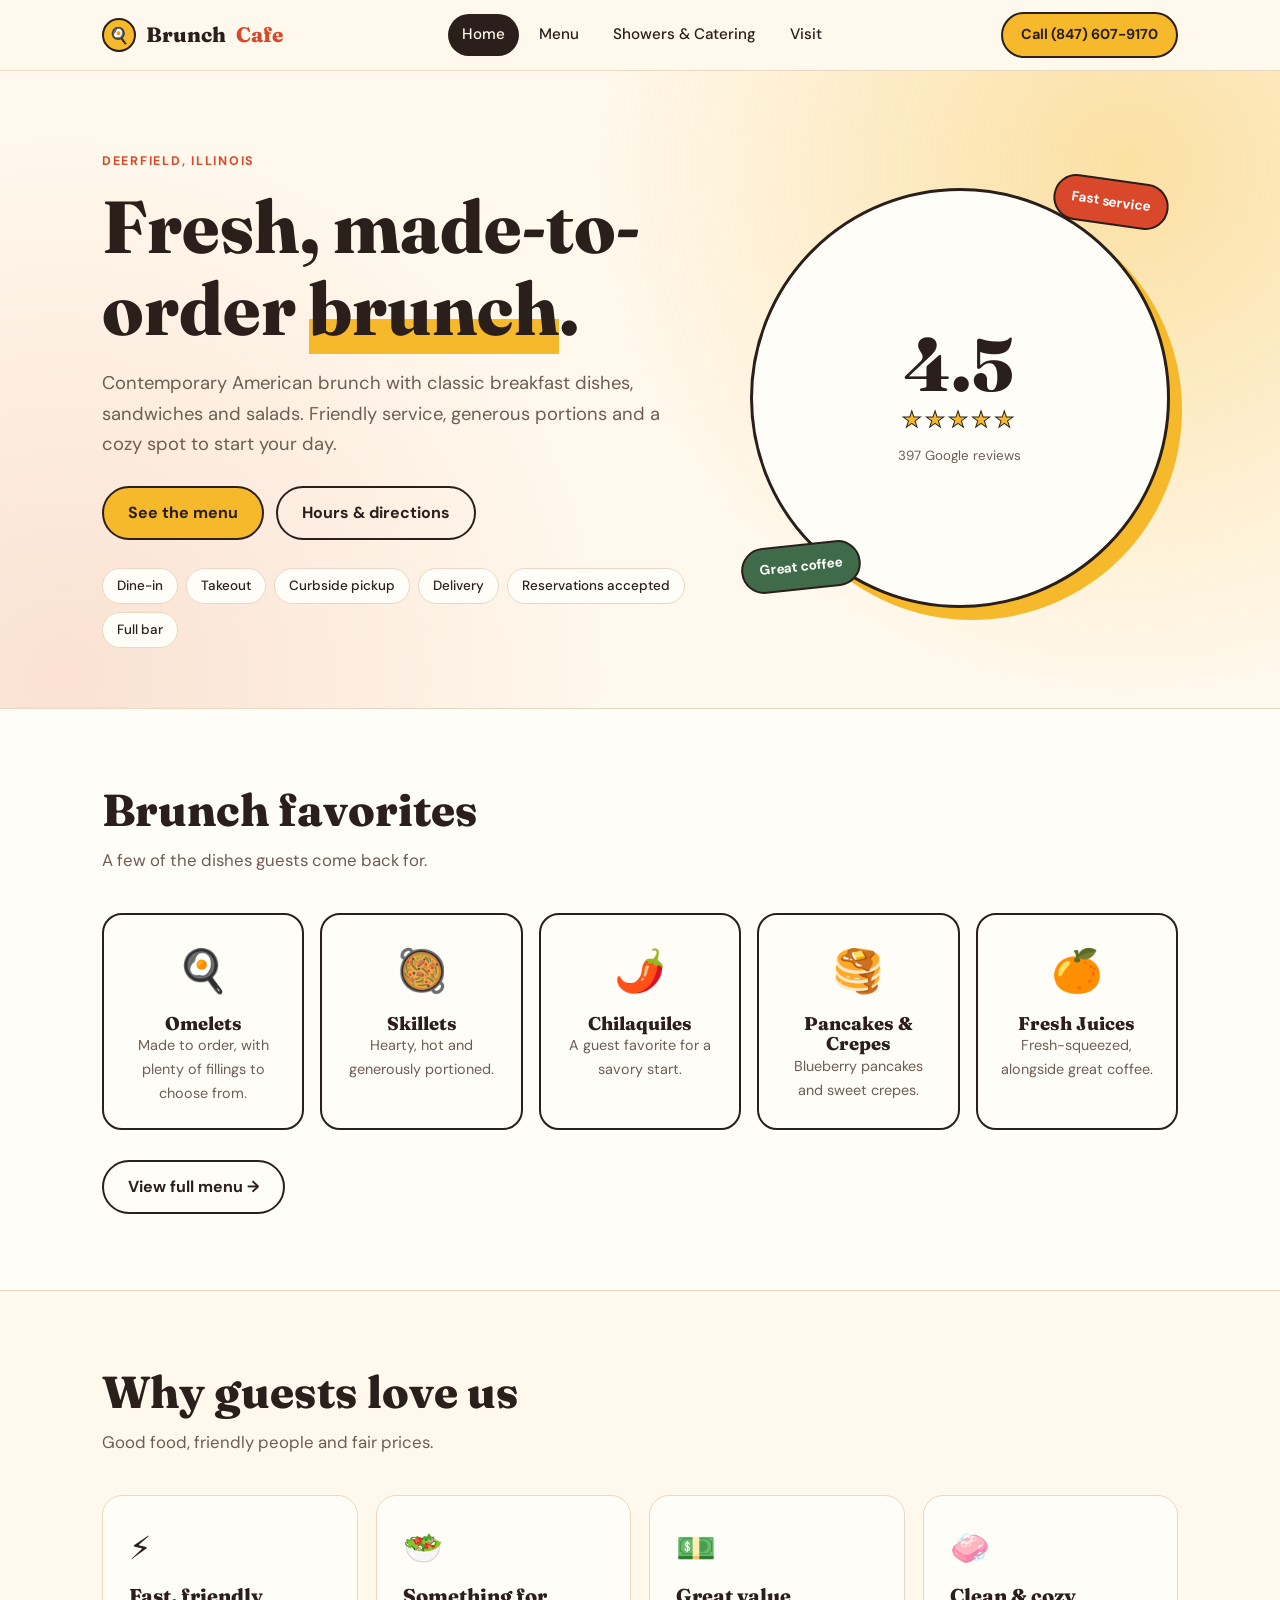
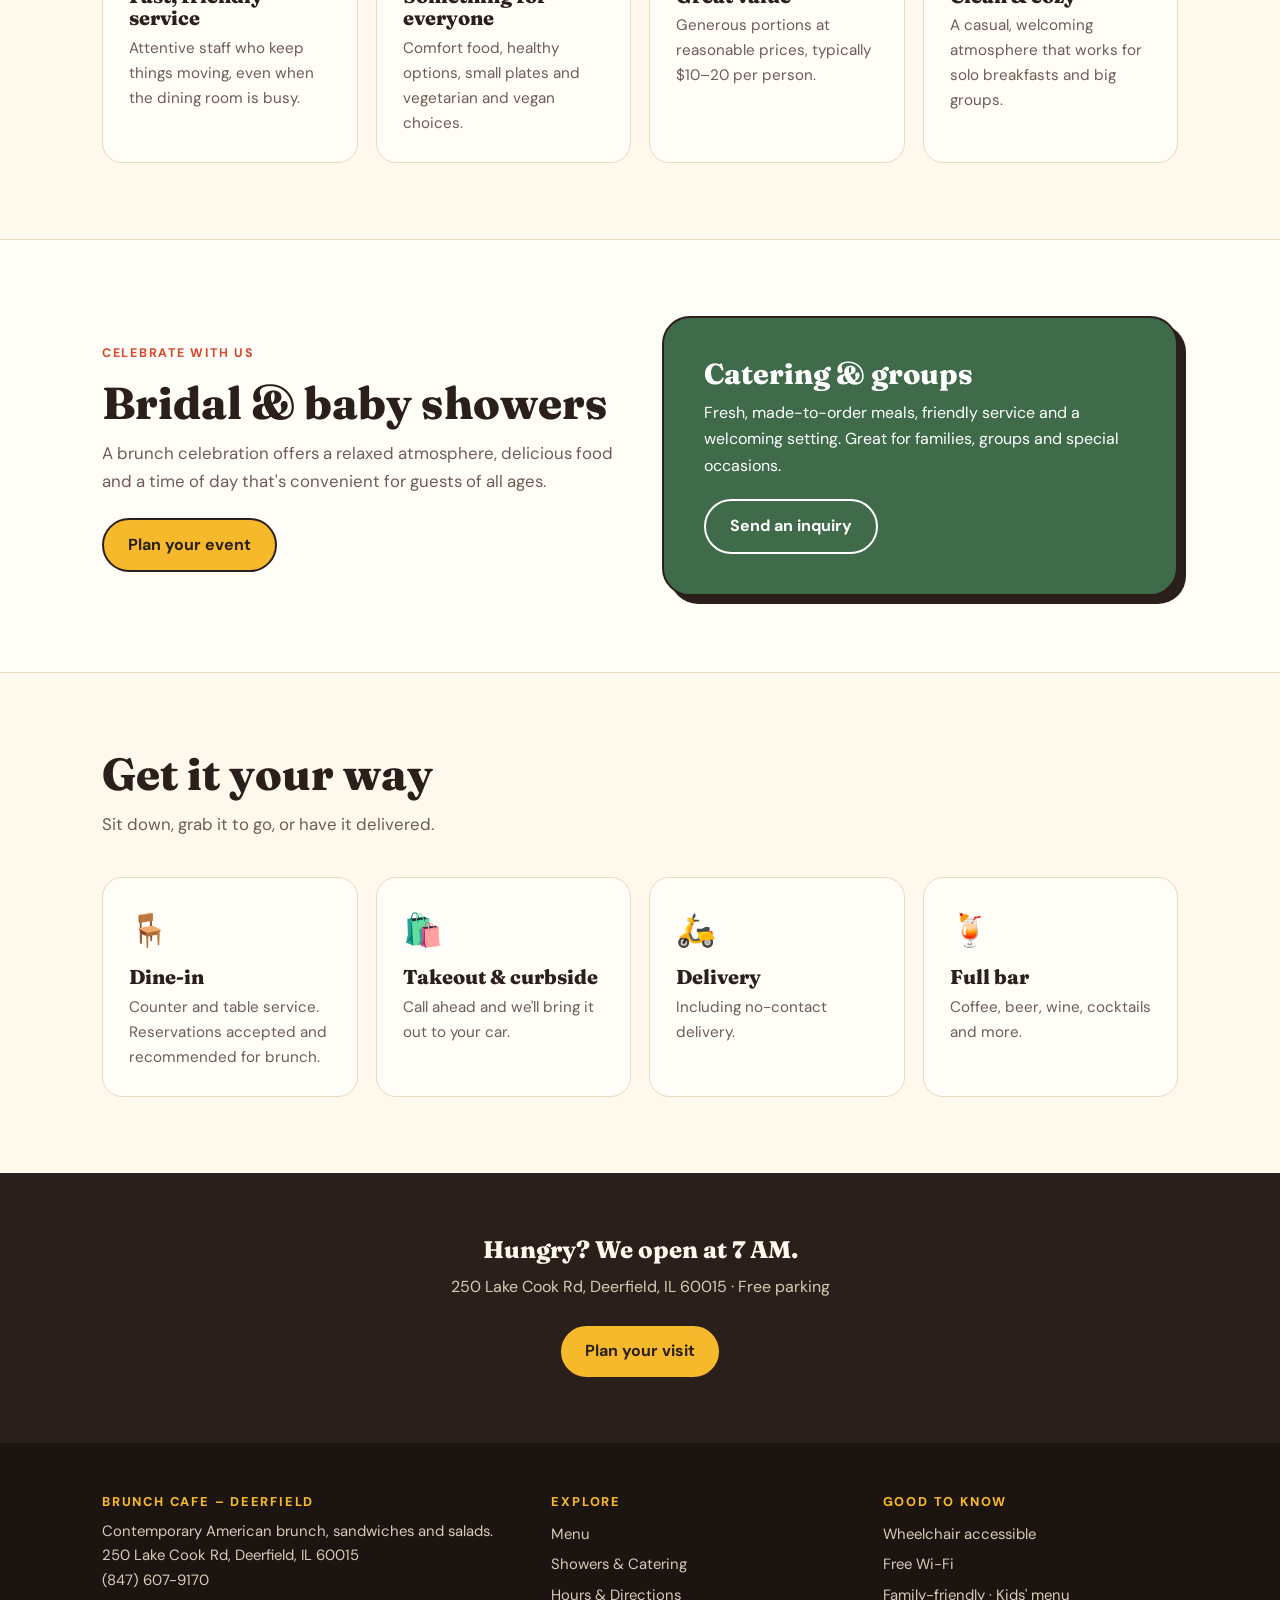
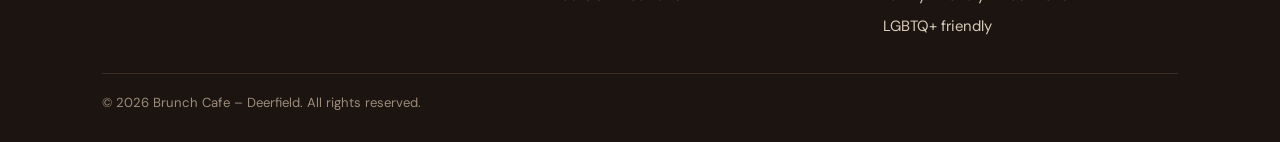
==== index.html @ b88b603e "Add files via upload" ====
<!doctype html>
<html lang="en">
<head>
<meta charset="utf-8">
<meta name="viewport" content="width=device-width, initial-scale=1">
<title>Brunch Cafe Deerfield | Breakfast, Brunch &amp; Lunch in Deerfield, IL</title>
<meta name="description" content="Contemporary American brunch in Deerfield, IL. Omelets, skillets, chilaquiles, fresh-squeezed juices, sandwiches and salads. Dine in, takeout, delivery and catering.">
<link rel="preconnect" href="https://fonts.googleapis.com">
<link rel="preconnect" href="https://fonts.gstatic.com" crossorigin>
<link href="https://fonts.googleapis.com/css2?family=Fraunces:opsz,wght@9..144,600;9..144,800&family=DM+Sans:wght@400;500;700&display=swap" rel="stylesheet">
<link rel="stylesheet" href="styles.css">
<script type="application/ld+json">
{"@context":"https://schema.org","@type":"Restaurant","name":"Brunch Cafe - Deerfield","servesCuisine":["American","Breakfast","Brunch"],"priceRange":"$10-20","telephone":"+1-847-607-9170","acceptsReservations":"True","address":{"@type":"PostalAddress","streetAddress":"250 Lake Cook Rd","addressLocality":"Deerfield","addressRegion":"IL","postalCode":"60015","addressCountry":"US"},"aggregateRating":{"@type":"AggregateRating","ratingValue":"4.5","reviewCount":"397"}}
</script>
</head>
<body>
<a class="skip" href="#main">Skip to content</a>
<header class="site">
  <div class="wrap nav">
    <a class="logo" href="index.html"><i>🍳</i>Brunch <span>Cafe</span></a>
    <ul>
      <li><a href="index.html" aria-current="page">Home</a></li>
      <li><a href="menu.html">Menu</a></li>
      <li><a href="events.html">Showers &amp; Catering</a></li>
      <li><a href="visit.html">Visit</a></li>
    </ul>
    <div class="nav-right">
      <a class="btn primary sm" href="tel:+18476079170">Call (847) 607-9170</a>
      <button class="menu-toggle" aria-expanded="false" aria-label="Toggle menu">Menu</button>
    </div>
  </div>
</header>

<main id="main">
<div class="hero">
  <div class="wrap">
    <div>
      <span class="eyebrow">Deerfield, Illinois</span>
      <h1>Fresh, made-to-order <em>brunch</em>.</h1>
      <p class="lead">Contemporary American brunch with classic breakfast dishes, sandwiches and salads. Friendly service, generous portions and a cozy spot to start your day.</p>
      <div class="cta">
        <a class="btn primary" href="menu.html">See the menu</a>
        <a class="btn ghost" href="visit.html">Hours &amp; directions</a>
      </div>
      <div class="badge-row">
        <span class="badge">Dine-in</span>
        <span class="badge">Takeout</span>
        <span class="badge">Curbside pickup</span>
        <span class="badge">Delivery</span>
        <span class="badge">Reservations accepted</span>
        <span class="badge">Full bar</span>
      </div>
    </div>
    <div class="plate-wrap">
      <span class="sticker">Fast service</span>
      <div class="plate" role="img" aria-label="Rated 4.5 out of 5 from 397 Google reviews">
        <div>
          <div class="big">4.5</div>
          <div class="stars">★★★★★</div>
          <small>397 Google reviews</small>
        </div>
      </div>
      <span class="sticker b">Great coffee</span>
    </div>
  </div>
</div>

<section class="alt">
  <div class="wrap">
    <h2 class="reveal">Brunch favorites</h2>
    <p class="sub reveal">A few of the dishes guests come back for.</p>
    <div class="dishes reveal">
      <div class="dish"><div class="e">🍳</div><h3>Omelets</h3><p>Made to order, with plenty of fillings to choose from.</p></div>
      <div class="dish"><div class="e">🥘</div><h3>Skillets</h3><p>Hearty, hot and generously portioned.</p></div>
      <div class="dish"><div class="e">🌶️</div><h3>Chilaquiles</h3><p>A guest favorite for a savory start.</p></div>
      <div class="dish"><div class="e">🥞</div><h3>Pancakes &amp; Crepes</h3><p>Blueberry pancakes and sweet crepes.</p></div>
      <div class="dish"><div class="e">🍊</div><h3>Fresh Juices</h3><p>Fresh-squeezed, alongside great coffee.</p></div>
    </div>
    <p style="margin-top:30px"><a class="btn ghost" href="menu.html">View full menu →</a></p>
  </div>
</section>

<section>
  <div class="wrap">
    <h2 class="reveal">Why guests love us</h2>
    <p class="sub reveal">Good food, friendly people and fair prices.</p>
    <div class="cards reveal">
      <div class="card"><div class="ico">⚡</div><h3>Fast, friendly service</h3><p>Attentive staff who keep things moving, even when the dining room is busy.</p></div>
      <div class="card"><div class="ico">🥗</div><h3>Something for everyone</h3><p>Comfort food, healthy options, small plates and vegetarian and vegan choices.</p></div>
      <div class="card"><div class="ico">💵</div><h3>Great value</h3><p>Generous portions at reasonable prices, typically $10–20 per person.</p></div>
      <div class="card"><div class="ico">🧼</div><h3>Clean &amp; cozy</h3><p>A casual, welcoming atmosphere that works for solo breakfasts and big groups.</p></div>
    </div>
  </div>
</section>

<section class="alt">
  <div class="wrap split">
    <div class="reveal">
      <span class="eyebrow">Celebrate with us</span>
      <h2>Bridal &amp; baby showers</h2>
      <p class="sub" style="margin-bottom:22px">A brunch celebration offers a relaxed atmosphere, delicious food and a time of day that's convenient for guests of all ages.</p>
      <a class="btn primary" href="events.html">Plan your event</a>
    </div>
    <div class="panel reveal">
      <h3>Catering &amp; groups</h3>
      <p>Fresh, made-to-order meals, friendly service and a welcoming setting. Great for families, groups and special occasions.</p>
      <a class="btn light" href="events.html#inquiry">Send an inquiry</a>
    </div>
  </div>
</section>

<section>
  <div class="wrap">
    <h2 class="reveal">Get it your way</h2>
    <p class="sub reveal">Sit down, grab it to go, or have it delivered.</p>
    <div class="cards reveal">
      <div class="card"><div class="ico">🪑</div><h3>Dine-in</h3><p>Counter and table service. Reservations accepted and recommended for brunch.</p></div>
      <div class="card"><div class="ico">🛍️</div><h3>Takeout &amp; curbside</h3><p>Call ahead and we'll bring it out to your car.</p></div>
      <div class="card"><div class="ico">🛵</div><h3>Delivery</h3><p>Including no-contact delivery.</p></div>
      <div class="card"><div class="ico">🍹</div><h3>Full bar</h3><p>Coffee, beer, wine, cocktails and more.</p></div>
    </div>
  </div>
</section>

<div class="band">
  <div class="wrap">
    <h2>Hungry? We open at 7 AM.</h2>
    <p>250 Lake Cook Rd, Deerfield, IL 60015 · Free parking</p>
    <a class="btn primary" href="visit.html">Plan your visit</a>
  </div>
</div>
</main>

<footer class="site">
  <div class="wrap">
    <div class="cols">
      <div>
        <h4>Brunch Cafe – Deerfield</h4>
        <p>Contemporary American brunch, sandwiches and salads.<br>250 Lake Cook Rd, Deerfield, IL 60015<br><a href="tel:+18476079170">(847) 607-9170</a></p>
      </div>
      <div>
        <h4>Explore</h4>
        <ul><li><a href="menu.html">Menu</a></li><li><a href="events.html">Showers &amp; Catering</a></li><li><a href="visit.html">Hours &amp; Directions</a></li></ul>
      </div>
      <div>
        <h4>Good to know</h4>
        <ul><li>Wheelchair accessible</li><li>Free Wi-Fi</li><li>Family-friendly · Kids' menu</li><li>LGBTQ+ friendly</li></ul>
      </div>
    </div>
    <div class="legal">© <span class="yr"></span> Brunch Cafe – Deerfield. All rights reserved.</div>
  </div>
</footer>
<script src="script.js"></script>
</body>
</html>
---- styles.css ----
:root{
  --cream:#fff8ec; --paper:#fffdf8; --ink:#2a1f1a; --muted:#6d5d52;
  --yolk:#f6b92b; --yolk-soft:#fde9b0; --tomato:#d9482b; --leaf:#3f6b4a; --line:#ead9bf;
  --radius:20px; --shadow:0 10px 30px rgba(42,31,26,.08);
}
*{box-sizing:border-box;margin:0;padding:0}
html{scroll-behavior:smooth}
body{font-family:'DM Sans',system-ui,sans-serif;background:var(--cream);color:var(--ink);line-height:1.65;-webkit-font-smoothing:antialiased}
h1,h2,h3,h4{font-family:'Fraunces',Georgia,serif;line-height:1.12;font-weight:800}
a{color:inherit}
img{max-width:100%;display:block}
.wrap{max-width:1120px;margin:0 auto;padding:0 22px}
.skip{position:absolute;left:-999px;top:8px;background:var(--ink);color:#fff;padding:8px 14px;border-radius:8px;z-index:100}
.skip:focus{left:8px}

/* header */
header.site{position:sticky;top:0;z-index:50;background:rgba(255,248,236,.95);backdrop-filter:blur(10px);border-bottom:1px solid var(--line)}
.nav{display:flex;align-items:center;justify-content:space-between;height:70px;gap:16px}
.logo{font-family:'Fraunces',serif;font-weight:800;font-size:1.3rem;text-decoration:none;display:flex;align-items:center;gap:10px}
.logo i{width:34px;height:34px;border-radius:50%;background:var(--yolk);border:2px solid var(--ink);display:grid;place-items:center;font-style:normal;font-size:1rem}
.logo span{color:var(--tomato)}
.nav ul{display:flex;gap:6px;list-style:none}
.nav ul a{display:block;text-decoration:none;font-weight:500;font-size:.95rem;padding:8px 14px;border-radius:999px}
.nav ul a:hover{background:var(--yolk-soft)}
.nav ul a[aria-current="page"]{background:var(--ink);color:var(--cream)}
.nav-right{display:flex;align-items:center;gap:10px}
.menu-toggle{display:none;background:none;border:2px solid var(--ink);border-radius:10px;font:inherit;font-weight:700;padding:6px 12px;cursor:pointer}

/* buttons */
.btn{display:inline-block;padding:12px 24px;border-radius:999px;font-weight:700;text-decoration:none;border:2px solid var(--ink);transition:transform .15s,box-shadow .15s;cursor:pointer;font:inherit;font-weight:700;color:var(--ink)}
.btn:hover{transform:translateY(-2px);box-shadow:0 5px 0 var(--ink)}
.btn.primary{background:var(--yolk)}
.btn.ghost{background:transparent}
.btn.light{border-color:#fff;color:#fff;background:transparent}
.btn.light:hover{box-shadow:0 5px 0 #fff}
.btn.sm{padding:9px 18px;font-size:.9rem}

/* hero */
.hero{padding:76px 0 60px;background:
  radial-gradient(circle at 88% 15%,rgba(246,185,43,.38),transparent 42%),
  radial-gradient(circle at 5% 95%,rgba(217,72,43,.13),transparent 40%)}
.hero .wrap{display:grid;grid-template-columns:1.15fr .85fr;gap:48px;align-items:center}
.eyebrow{display:inline-block;font-weight:700;font-size:.78rem;letter-spacing:.14em;text-transform:uppercase;color:var(--tomato);margin-bottom:14px}
.hero h1{font-size:clamp(2.5rem,6vw,4.6rem);margin-bottom:18px}
.hero h1 em{font-style:normal;background:linear-gradient(transparent 62%,var(--yolk) 62%)}
.lead{font-size:1.15rem;color:var(--muted);max-width:32em;margin-bottom:26px}
.cta{display:flex;gap:12px;flex-wrap:wrap}
.badge-row{display:flex;gap:8px;flex-wrap:wrap;margin-top:28px}
.badge{background:var(--paper);border:1px solid var(--line);border-radius:999px;padding:6px 14px;font-size:.84rem;font-weight:500}
.plate-wrap{position:relative}
.plate{aspect-ratio:1;border-radius:50%;background:var(--paper);border:3px solid var(--ink);box-shadow:12px 12px 0 var(--yolk);display:grid;place-items:center;text-align:center;padding:26px;max-width:420px;margin:0 auto}
.plate .big{font-family:'Fraunces',serif;font-size:4.6rem;font-weight:800;line-height:1}
.plate small{display:block;color:var(--muted);margin-top:6px}
.stars{color:var(--yolk);font-size:1.4rem;letter-spacing:3px;-webkit-text-stroke:1px var(--ink)}
.sticker{position:absolute;right:2%;top:-2%;background:var(--tomato);color:#fff;font-weight:700;font-size:.85rem;padding:10px 16px;border-radius:999px;transform:rotate(8deg);border:2px solid var(--ink)}
.sticker.b{left:0;right:auto;top:auto;bottom:4%;background:var(--leaf);transform:rotate(-6deg)}

/* page banner */
.banner{padding:64px 0 48px;background:var(--yolk-soft);border-bottom:2px solid var(--ink)}
.banner h1{font-size:clamp(2.2rem,5vw,3.6rem);margin-bottom:10px}
.banner p{color:var(--muted);max-width:36em;font-size:1.1rem}

/* sections */
section{padding:76px 0}
section h2{font-size:clamp(1.9rem,4vw,2.8rem);margin-bottom:12px}
.sub{color:var(--muted);max-width:38em;margin-bottom:38px;font-size:1.05rem}
.alt{background:var(--paper);border-block:1px solid var(--line)}
.cards{display:grid;grid-template-columns:repeat(auto-fit,minmax(230px,1fr));gap:18px}
.card{background:var(--paper);border:1px solid var(--line);border-radius:var(--radius);padding:26px;transition:transform .2s,box-shadow .2s}
.card:hover{transform:translateY(-4px);box-shadow:var(--shadow)}
.alt .card{background:var(--cream)}
.card .ico{font-size:2rem;margin-bottom:10px}
.card h3{font-size:1.25rem;margin-bottom:6px}
.card p{color:var(--muted);font-size:.95rem}

/* split */
.split{display:grid;grid-template-columns:1fr 1fr;gap:44px;align-items:center}
.panel{background:var(--leaf);color:#fff;border-radius:28px;padding:40px;border:2px solid var(--ink);box-shadow:8px 8px 0 var(--ink)}
.panel.yolk{background:var(--yolk);color:var(--ink)}
.panel h3{font-size:1.8rem;margin-bottom:10px}
.panel .btn{margin-top:20px}

/* highlight dishes */
.dishes{display:grid;grid-template-columns:repeat(auto-fit,minmax(200px,1fr));gap:16px}
.dish{background:var(--paper);border:2px solid var(--ink);border-radius:var(--radius);padding:22px;text-align:center}
.dish .e{font-size:2.6rem}
.dish h3{font-size:1.15rem;margin-top:8px}
.dish p{font-size:.9rem;color:var(--muted)}

/* menu */
.tabs{display:flex;gap:10px;flex-wrap:wrap;margin-bottom:28px}
.tabs button{font:inherit;font-weight:700;border:2px solid var(--ink);background:transparent;border-radius:999px;padding:9px 20px;cursor:pointer;color:var(--ink)}
.tabs button:hover{background:var(--yolk-soft)}
.tabs button[aria-selected="true"]{background:var(--ink);color:var(--cream)}
.tabpanel{display:none}
.tabpanel.show{display:block}
.menu-grid{display:grid;grid-template-columns:repeat(auto-fit,minmax(300px,1fr));gap:6px 48px}
.item{border-bottom:1px dashed var(--line);padding:16px 0}
.item .row{display:flex;justify-content:space-between;gap:12px;align-items:baseline}
.item b{font-family:'Fraunces',serif;font-size:1.15rem}
.item .price{font-weight:700;color:var(--tomato);white-space:nowrap}
.item span.d{display:block;color:var(--muted);font-size:.93rem}
.tag{display:inline-block;background:var(--leaf);color:#fff;font-size:.68rem;font-weight:700;padding:1px 8px;border-radius:999px;margin-left:6px;vertical-align:middle;letter-spacing:.04em}
.note{font-size:.88rem;color:var(--muted);margin-top:24px;padding:14px 18px;background:var(--yolk-soft);border-radius:14px}

/* info */
.info-grid{display:grid;grid-template-columns:1fr 1fr;gap:44px}
.info dt{font-weight:700;margin-top:20px;color:var(--tomato);font-size:.78rem;letter-spacing:.12em;text-transform:uppercase}
.info dd{margin:3px 0 0;font-size:1.05rem}
.map{border-radius:var(--radius);overflow:hidden;border:2px solid var(--ink);min-height:360px;box-shadow:8px 8px 0 var(--yolk)}
.map iframe{width:100%;height:100%;min-height:360px;border:0}
.hours{width:100%;border-collapse:collapse;margin-top:6px}
.hours td{padding:9px 0;border-bottom:1px dashed var(--line)}
.hours td:last-child{text-align:right;font-weight:500}
.check{list-style:none}
.check li{padding:6px 0 6px 30px;position:relative}
.check li::before{content:"✓";position:absolute;left:0;color:var(--leaf);font-weight:800}

/* form */
form.inquiry{display:grid;gap:14px}
form.inquiry label{font-weight:700;font-size:.9rem;display:grid;gap:5px}
form.inquiry input,form.inquiry select,form.inquiry textarea{font:inherit;padding:12px 14px;border:2px solid var(--ink);border-radius:12px;background:var(--paper);color:var(--ink)}
form.inquiry .two{display:grid;grid-template-columns:1fr 1fr;gap:14px}
.thanks{display:none;background:var(--leaf);color:#fff;border-radius:14px;padding:18px}

/* cta band */
.band{background:var(--ink);color:var(--cream);text-align:center;padding:64px 0}
.band h2{margin-bottom:10px}
.band p{color:#d9cbb7;margin-bottom:24px}

/* footer */
footer.site{background:#1c1410;color:#d9cbb7;padding:52px 0 28px;font-size:.93rem}
footer .cols{display:grid;grid-template-columns:1.4fr 1fr 1fr;gap:36px;margin-bottom:32px}
footer h4{color:var(--yolk);font-family:'DM Sans',sans-serif;font-size:.8rem;letter-spacing:.14em;text-transform:uppercase;margin-bottom:10px}
footer a{text-decoration:none}
footer a:hover{color:var(--yolk)}
footer ul{list-style:none}
footer li{padding:3px 0}
footer .legal{border-top:1px solid #3a2d26;padding-top:18px;font-size:.82rem;color:#9c8c7c}

/* reveal */
.reveal{opacity:0;transform:translateY(18px);transition:opacity .6s,transform .6s}
.reveal.in{opacity:1;transform:none}
@media (prefers-reduced-motion:reduce){.reveal{opacity:1;transform:none;transition:none}html{scroll-behavior:auto}}

@media(max-width:820px){
  .menu-toggle{display:block}
  .nav ul{display:none;position:absolute;top:70px;left:0;right:0;background:var(--cream);flex-direction:column;padding:12px 22px 20px;border-bottom:1px solid var(--line)}
  .nav ul.open{display:flex}
  .nav-right .btn{display:none}
  .hero .wrap,.split,.info-grid,footer .cols{grid-template-columns:1fr}
  .plate{max-width:280px}
  section{padding:56px 0}
  form.inquiry .two{grid-template-columns:1fr}
}
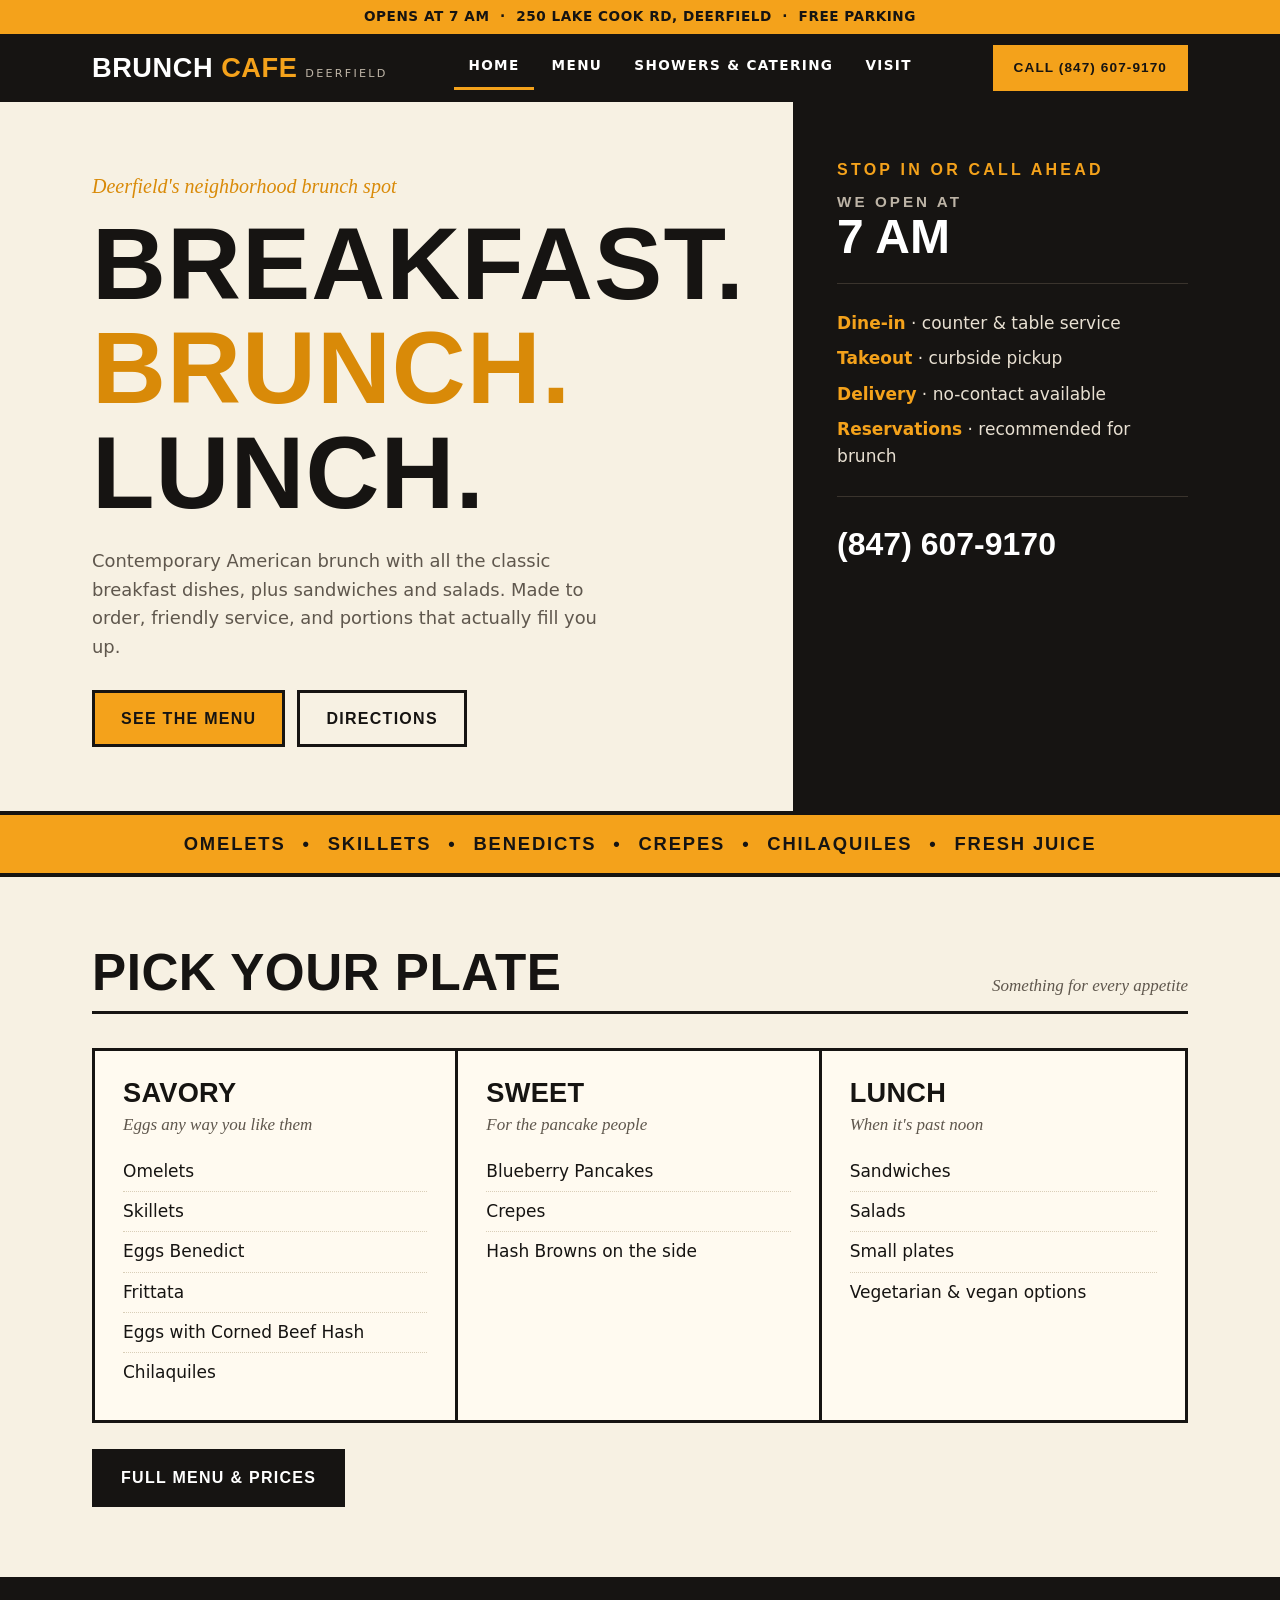
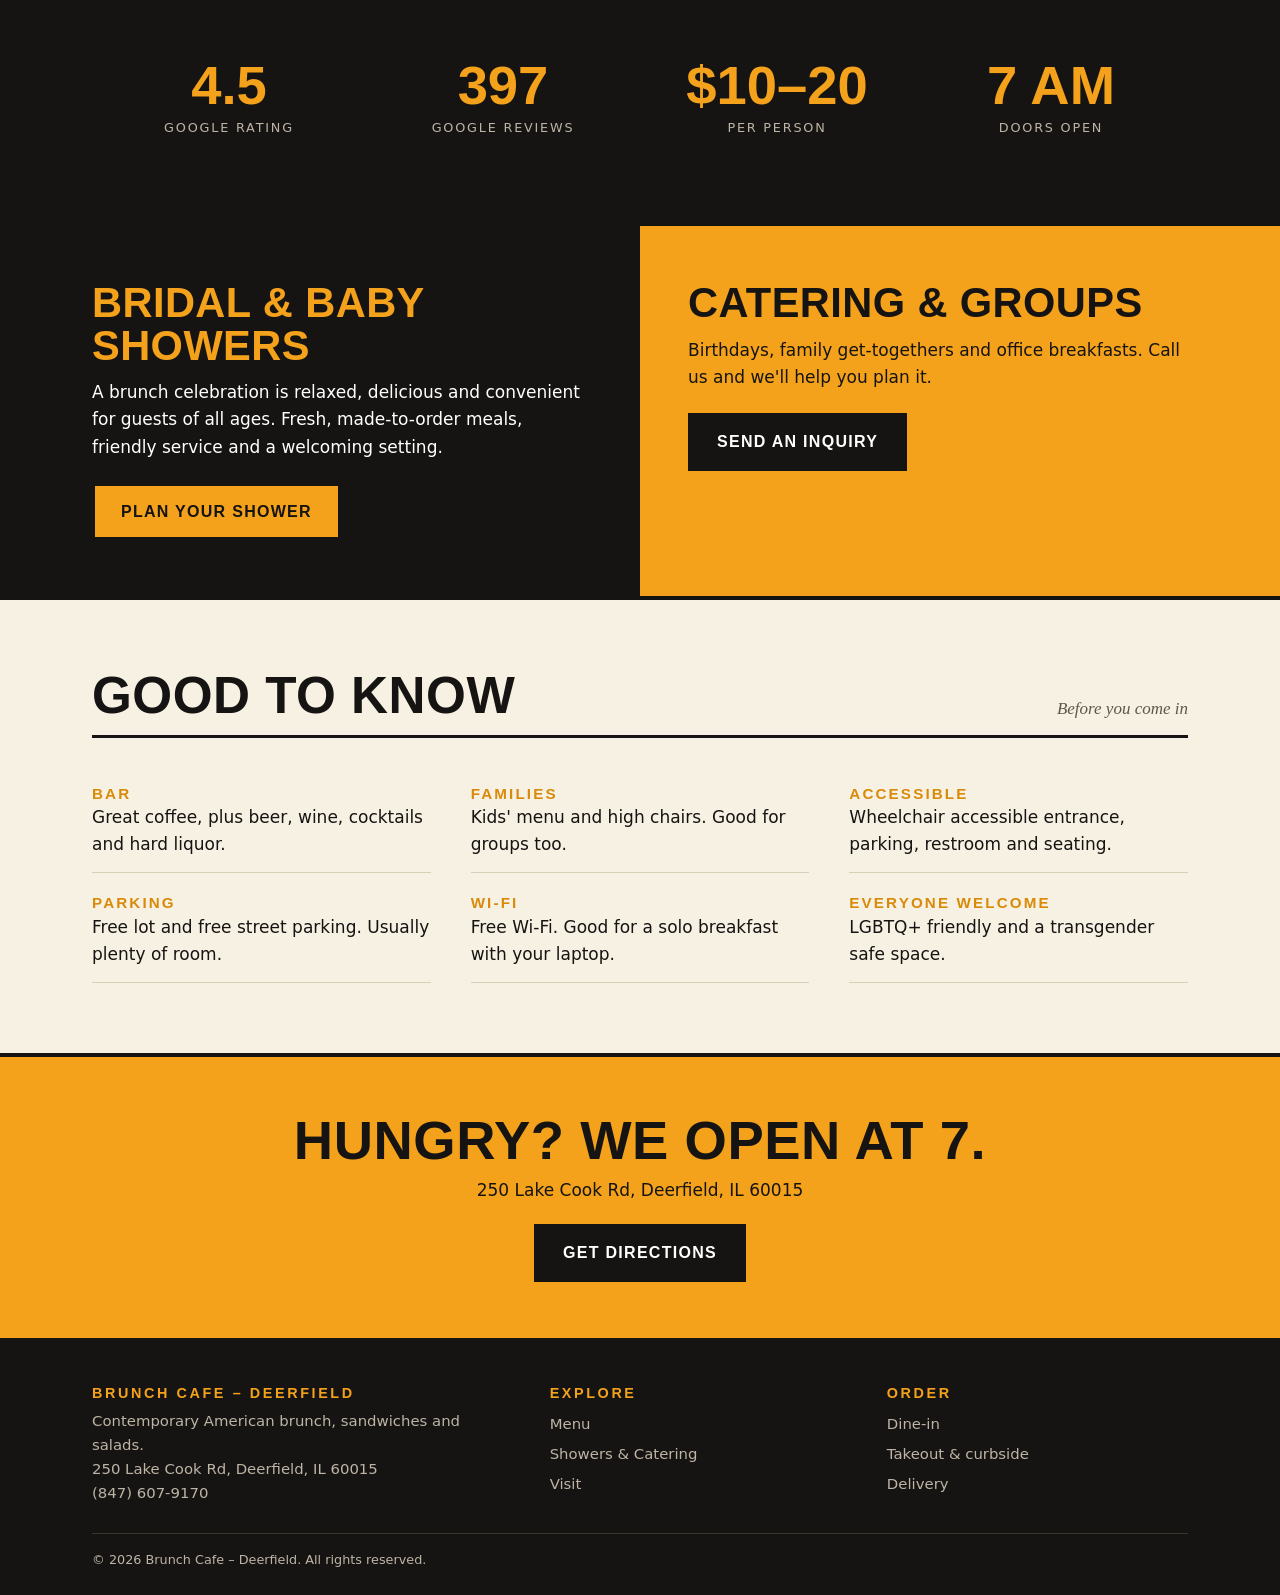
==== commit d86d75be: "Add files via upload" ====
--- a/index.html
+++ b/index.html
@@ -4,10 +4,11 @@
 <meta charset="utf-8">
 <meta name="viewport" content="width=device-width, initial-scale=1">
 <title>Brunch Cafe Deerfield | Breakfast, Brunch &amp; Lunch in Deerfield, IL</title>
-<meta name="description" content="Contemporary American brunch in Deerfield, IL. Omelets, skillets, chilaquiles, fresh-squeezed juices, sandwiches and salads. Dine in, takeout, delivery and catering.">
-<link rel="preconnect" href="https://fonts.googleapis.com">
-<link rel="preconnect" href="https://fonts.gstatic.com" crossorigin>
-<link href="https://fonts.googleapis.com/css2?family=Fraunces:opsz,wght@9..144,600;9..144,800&family=DM+Sans:wght@400;500;700&display=swap" rel="stylesheet">
+<meta name="description" content="Contemporary American brunch in Deerfield, IL. Omelets, skillets, chilaquiles, crepes, fresh-squeezed juices, sandwiches and salads. Dine-in, takeout, delivery, catering and showers.">
+<meta property="og:title" content="Brunch Cafe Deerfield">
+<meta property="og:description" content="Classic breakfast, brunch and lunch at 250 Lake Cook Rd, Deerfield, IL.">
+<meta name="theme-color" content="#161412">
+<link rel="icon" href="data:image/svg+xml,%3Csvg xmlns='http://www.w3.org/2000/svg' viewBox='0 0 64 64'%3E%3Crect width='64' height='64' fill='%23161412'/%3E%3Ccircle cx='32' cy='32' r='16' fill='%23f4a21b'/%3E%3C/svg%3E">
 <link rel="stylesheet" href="styles.css">
 <script type="application/ld+json">
 {"@context":"https://schema.org","@type":"Restaurant","name":"Brunch Cafe - Deerfield","servesCuisine":["American","Breakfast","Brunch"],"priceRange":"$10-20","telephone":"+1-847-607-9170","acceptsReservations":"True","address":{"@type":"PostalAddress","streetAddress":"250 Lake Cook Rd","addressLocality":"Deerfield","addressRegion":"IL","postalCode":"60015","addressCountry":"US"},"aggregateRating":{"@type":"AggregateRating","ratingValue":"4.5","reviewCount":"397"}}
@@ -15,9 +16,10 @@
 </head>
 <body>
 <a class="skip" href="#main">Skip to content</a>
+<div class="strip">Opens at 7 AM &nbsp;·&nbsp; 250 Lake Cook Rd, Deerfield &nbsp;·&nbsp; Free parking</div>
 <header class="site">
   <div class="wrap nav">
-    <a class="logo" href="index.html"><i>🍳</i>Brunch <span>Cafe</span></a>
+    <a class="logo" href="index.html"><b>Brunch <em>Cafe</em></b><small>Deerfield</small></a>
     <ul>
       <li><a href="index.html" aria-current="page">Home</a></li>
       <li><a href="menu.html">Menu</a></li>
@@ -25,108 +27,105 @@
       <li><a href="visit.html">Visit</a></li>
     </ul>
     <div class="nav-right">
-      <a class="btn primary sm" href="tel:+18476079170">Call (847) 607-9170</a>
-      <button class="menu-toggle" aria-expanded="false" aria-label="Toggle menu">Menu</button>
+      <a class="btn sm" href="tel:+18476079170">Call (847) 607-9170</a>
+      <button class="menu-toggle" aria-expanded="false">Menu</button>
     </div>
   </div>
 </header>
 
 <main id="main">
 <div class="hero">
-  <div class="wrap">
-    <div>
-      <span class="eyebrow">Deerfield, Illinois</span>
-      <h1>Fresh, made-to-order <em>brunch</em>.</h1>
-      <p class="lead">Contemporary American brunch with classic breakfast dishes, sandwiches and salads. Friendly service, generous portions and a cozy spot to start your day.</p>
-      <div class="cta">
-        <a class="btn primary" href="menu.html">See the menu</a>
-        <a class="btn ghost" href="visit.html">Hours &amp; directions</a>
-      </div>
-      <div class="badge-row">
-        <span class="badge">Dine-in</span>
-        <span class="badge">Takeout</span>
-        <span class="badge">Curbside pickup</span>
-        <span class="badge">Delivery</span>
-        <span class="badge">Reservations accepted</span>
-        <span class="badge">Full bar</span>
-      </div>
+  <div class="hero-l">
+    <div class="kicker">Deerfield's neighborhood brunch spot</div>
+    <h1>Breakfast. <span>Brunch.</span> Lunch.</h1>
+    <p>Contemporary American brunch with all the classic breakfast dishes, plus sandwiches and salads. Made to order, friendly service, and portions that actually fill you up.</p>
+    <div class="cta">
+      <a class="btn" href="menu.html">See the menu</a>
+      <a class="btn line" href="visit.html">Directions</a>
     </div>
-    <div class="plate-wrap">
-      <span class="sticker">Fast service</span>
-      <div class="plate" role="img" aria-label="Rated 4.5 out of 5 from 397 Google reviews">
-        <div>
-          <div class="big">4.5</div>
-          <div class="stars">★★★★★</div>
-          <small>397 Google reviews</small>
-        </div>
-      </div>
-      <span class="sticker b">Great coffee</span>
-    </div>
+  </div>
+  <div class="hero-r">
+    <h2>Stop in or call ahead</h2>
+    <div class="big"><small>We open at</small>7 AM</div>
+    <hr>
+    <ul>
+      <li><b>Dine-in</b> · counter &amp; table service</li>
+      <li><b>Takeout</b> · curbside pickup</li>
+      <li><b>Delivery</b> · no-contact available</li>
+      <li><b>Reservations</b> · recommended for brunch</li>
+    </ul>
+    <hr>
+    <a class="tel" href="tel:+18476079170">(847) 607-9170</a>
   </div>
 </div>
 
-<section class="alt">
+<div class="tags"><p>Omelets <i>•</i> Skillets <i>•</i> Benedicts <i>•</i> Crepes <i>•</i> Chilaquiles <i>•</i> Fresh Juice</p></div>
+
+<section>
   <div class="wrap">
-    <h2 class="reveal">Brunch favorites</h2>
-    <p class="sub reveal">A few of the dishes guests come back for.</p>
-    <div class="dishes reveal">
-      <div class="dish"><div class="e">🍳</div><h3>Omelets</h3><p>Made to order, with plenty of fillings to choose from.</p></div>
-      <div class="dish"><div class="e">🥘</div><h3>Skillets</h3><p>Hearty, hot and generously portioned.</p></div>
-      <div class="dish"><div class="e">🌶️</div><h3>Chilaquiles</h3><p>A guest favorite for a savory start.</p></div>
-      <div class="dish"><div class="e">🥞</div><h3>Pancakes &amp; Crepes</h3><p>Blueberry pancakes and sweet crepes.</p></div>
-      <div class="dish"><div class="e">🍊</div><h3>Fresh Juices</h3><p>Fresh-squeezed, alongside great coffee.</p></div>
+    <div class="sec-head"><h2>Pick your plate</h2><span>Something for every appetite</span></div>
+    <div class="three">
+      <div>
+        <h3><a href="menu.html#eggs">Savory</a></h3>
+        <div class="sub">Eggs any way you like them</div>
+        <ul><li>Omelets</li><li>Skillets</li><li>Eggs Benedict</li><li>Frittata</li><li>Eggs with Corned Beef Hash</li><li>Chilaquiles</li></ul>
+      </div>
+      <div>
+        <h3><a href="menu.html#sweet">Sweet</a></h3>
+        <div class="sub">For the pancake people</div>
+        <ul><li>Blueberry Pancakes</li><li>Crepes</li><li>Hash Browns on the side</li></ul>
+      </div>
+      <div>
+        <h3><a href="menu.html#lunch">Lunch</a></h3>
+        <div class="sub">When it's past noon</div>
+        <ul><li>Sandwiches</li><li>Salads</li><li>Small plates</li><li>Vegetarian &amp; vegan options</li></ul>
+      </div>
     </div>
-    <p style="margin-top:30px"><a class="btn ghost" href="menu.html">View full menu →</a></p>
+    <p style="margin-top:26px"><a class="btn dark" href="menu.html">Full menu &amp; prices</a></p>
   </div>
 </section>
 
-<section>
-  <div class="wrap">
-    <h2 class="reveal">Why guests love us</h2>
-    <p class="sub reveal">Good food, friendly people and fair prices.</p>
-    <div class="cards reveal">
-      <div class="card"><div class="ico">⚡</div><h3>Fast, friendly service</h3><p>Attentive staff who keep things moving, even when the dining room is busy.</p></div>
-      <div class="card"><div class="ico">🥗</div><h3>Something for everyone</h3><p>Comfort food, healthy options, small plates and vegetarian and vegan choices.</p></div>
-      <div class="card"><div class="ico">💵</div><h3>Great value</h3><p>Generous portions at reasonable prices, typically $10–20 per person.</p></div>
-      <div class="card"><div class="ico">🧼</div><h3>Clean &amp; cozy</h3><p>A casual, welcoming atmosphere that works for solo breakfasts and big groups.</p></div>
-    </div>
+<section class="dark">
+  <div class="wrap stats">
+    <div><b>4.5</b><span>Google rating</span></div>
+    <div><b>397</b><span>Google reviews</span></div>
+    <div><b>$10–20</b><span>Per person</span></div>
+    <div><b>7 AM</b><span>Doors open</span></div>
   </div>
 </section>
 
-<section class="alt">
-  <div class="wrap split">
-    <div class="reveal">
-      <span class="eyebrow">Celebrate with us</span>
-      <h2>Bridal &amp; baby showers</h2>
-      <p class="sub" style="margin-bottom:22px">A brunch celebration offers a relaxed atmosphere, delicious food and a time of day that's convenient for guests of all ages.</p>
-      <a class="btn primary" href="events.html">Plan your event</a>
-    </div>
-    <div class="panel reveal">
-      <h3>Catering &amp; groups</h3>
-      <p>Fresh, made-to-order meals, friendly service and a welcoming setting. Great for families, groups and special occasions.</p>
-      <a class="btn light" href="events.html#inquiry">Send an inquiry</a>
-    </div>
+<div class="two">
+  <div>
+    <h2>Bridal &amp; baby showers</h2>
+    <p>A brunch celebration is relaxed, delicious and convenient for guests of all ages. Fresh, made-to-order meals, friendly service and a welcoming setting.</p>
+    <a class="btn" href="events.html">Plan your shower</a>
   </div>
-</section>
+  <div>
+    <h2>Catering &amp; groups</h2>
+    <p>Birthdays, family get-togethers and office breakfasts. Call us and we'll help you plan it.</p>
+    <a class="btn dark" href="events.html#inquiry">Send an inquiry</a>
+  </div>
+</div>
 
 <section>
   <div class="wrap">
-    <h2 class="reveal">Get it your way</h2>
-    <p class="sub reveal">Sit down, grab it to go, or have it delivered.</p>
-    <div class="cards reveal">
-      <div class="card"><div class="ico">🪑</div><h3>Dine-in</h3><p>Counter and table service. Reservations accepted and recommended for brunch.</p></div>
-      <div class="card"><div class="ico">🛍️</div><h3>Takeout &amp; curbside</h3><p>Call ahead and we'll bring it out to your car.</p></div>
-      <div class="card"><div class="ico">🛵</div><h3>Delivery</h3><p>Including no-contact delivery.</p></div>
-      <div class="card"><div class="ico">🍹</div><h3>Full bar</h3><p>Coffee, beer, wine, cocktails and more.</p></div>
+    <div class="sec-head"><h2>Good to know</h2><span>Before you come in</span></div>
+    <div class="facts">
+      <div><h4>Bar</h4><p>Great coffee, plus beer, wine, cocktails and hard liquor.</p></div>
+      <div><h4>Families</h4><p>Kids' menu and high chairs. Good for groups too.</p></div>
+      <div><h4>Accessible</h4><p>Wheelchair accessible entrance, parking, restroom and seating.</p></div>
+      <div><h4>Parking</h4><p>Free lot and free street parking. Usually plenty of room.</p></div>
+      <div><h4>Wi-Fi</h4><p>Free Wi-Fi. Good for a solo breakfast with your laptop.</p></div>
+      <div><h4>Everyone welcome</h4><p>LGBTQ+ friendly and a transgender safe space.</p></div>
     </div>
   </div>
 </section>
 
 <div class="band">
   <div class="wrap">
-    <h2>Hungry? We open at 7 AM.</h2>
-    <p>250 Lake Cook Rd, Deerfield, IL 60015 · Free parking</p>
-    <a class="btn primary" href="visit.html">Plan your visit</a>
+    <h2>Hungry? We open at 7.</h2>
+    <p>250 Lake Cook Rd, Deerfield, IL 60015</p>
+    <a class="btn dark" href="visit.html">Get directions</a>
   </div>
 </div>
 </main>
@@ -134,22 +133,14 @@
 <footer class="site">
   <div class="wrap">
     <div class="cols">
-      <div>
-        <h4>Brunch Cafe – Deerfield</h4>
-        <p>Contemporary American brunch, sandwiches and salads.<br>250 Lake Cook Rd, Deerfield, IL 60015<br><a href="tel:+18476079170">(847) 607-9170</a></p>
-      </div>
-      <div>
-        <h4>Explore</h4>
-        <ul><li><a href="menu.html">Menu</a></li><li><a href="events.html">Showers &amp; Catering</a></li><li><a href="visit.html">Hours &amp; Directions</a></li></ul>
-      </div>
-      <div>
-        <h4>Good to know</h4>
-        <ul><li>Wheelchair accessible</li><li>Free Wi-Fi</li><li>Family-friendly · Kids' menu</li><li>LGBTQ+ friendly</li></ul>
-      </div>
+      <div><h4>Brunch Cafe – Deerfield</h4><p>Contemporary American brunch, sandwiches and salads.<br>250 Lake Cook Rd, Deerfield, IL 60015<br><a href="tel:+18476079170">(847) 607-9170</a></p></div>
+      <div><h4>Explore</h4><ul><li><a href="menu.html">Menu</a></li><li><a href="events.html">Showers &amp; Catering</a></li><li><a href="visit.html">Visit</a></li></ul></div>
+      <div><h4>Order</h4><ul><li>Dine-in</li><li>Takeout &amp; curbside</li><li>Delivery</li></ul></div>
     </div>
     <div class="legal">© <span class="yr"></span> Brunch Cafe – Deerfield. All rights reserved.</div>
   </div>
 </footer>
+<div class="callbar"><a href="tel:+18476079170">Call</a><a href="https://www.google.com/maps/dir/?api=1&destination=250+Lake+Cook+Rd+Deerfield+IL+60015">Directions</a></div>
 <script src="script.js"></script>
 </body>
 </html>
--- a/styles.css
+++ b/styles.css
@@ -1,155 +1,207 @@
+/* Brunch Cafe Deerfield - lightweight, no external fonts, no animations */
 :root{
-  --cream:#fff8ec; --paper:#fffdf8; --ink:#2a1f1a; --muted:#6d5d52;
-  --yolk:#f6b92b; --yolk-soft:#fde9b0; --tomato:#d9482b; --leaf:#3f6b4a; --line:#ead9bf;
-  --radius:20px; --shadow:0 10px 30px rgba(42,31,26,.08);
+  --black:#161412; --orange:#f4a21b; --orange-dark:#d98a08; --cream:#f7f1e3; --paper:#fffaf0;
+  --ink:#161412; --muted:#5f574d; --rule:#d9ceb8;
+  --head:"Arial Narrow","Helvetica Neue",Arial,sans-serif;
+  --body:system-ui,-apple-system,"Segoe UI",Roboto,Arial,sans-serif;
+  --serif:Georgia,"Times New Roman",serif;
 }
 *{box-sizing:border-box;margin:0;padding:0}
-html{scroll-behavior:smooth}
-body{font-family:'DM Sans',system-ui,sans-serif;background:var(--cream);color:var(--ink);line-height:1.65;-webkit-font-smoothing:antialiased}
-h1,h2,h3,h4{font-family:'Fraunces',Georgia,serif;line-height:1.12;font-weight:800}
+html{scroll-behavior:smooth;scroll-padding-top:120px}
+body{font-family:var(--body);background:var(--cream);color:var(--ink);line-height:1.6;font-size:17px}
+h1,h2,h3,h4{font-family:var(--head);font-weight:900;text-transform:uppercase;letter-spacing:.01em;line-height:1.02}
 a{color:inherit}
-img{max-width:100%;display:block}
-.wrap{max-width:1120px;margin:0 auto;padding:0 22px}
-.skip{position:absolute;left:-999px;top:8px;background:var(--ink);color:#fff;padding:8px 14px;border-radius:8px;z-index:100}
-.skip:focus{left:8px}
-
-/* header */
-header.site{position:sticky;top:0;z-index:50;background:rgba(255,248,236,.95);backdrop-filter:blur(10px);border-bottom:1px solid var(--line)}
-.nav{display:flex;align-items:center;justify-content:space-between;height:70px;gap:16px}
-.logo{font-family:'Fraunces',serif;font-weight:800;font-size:1.3rem;text-decoration:none;display:flex;align-items:center;gap:10px}
-.logo i{width:34px;height:34px;border-radius:50%;background:var(--yolk);border:2px solid var(--ink);display:grid;place-items:center;font-style:normal;font-size:1rem}
-.logo span{color:var(--tomato)}
-.nav ul{display:flex;gap:6px;list-style:none}
-.nav ul a{display:block;text-decoration:none;font-weight:500;font-size:.95rem;padding:8px 14px;border-radius:999px}
-.nav ul a:hover{background:var(--yolk-soft)}
-.nav ul a[aria-current="page"]{background:var(--ink);color:var(--cream)}
-.nav-right{display:flex;align-items:center;gap:10px}
-.menu-toggle{display:none;background:none;border:2px solid var(--ink);border-radius:10px;font:inherit;font-weight:700;padding:6px 12px;cursor:pointer}
+.wrap{max-width:1140px;margin:0 auto;padding:0 22px}
+.skip{position:absolute;left:-999px;top:6px;background:var(--orange);color:var(--black);padding:8px 14px;font-weight:700;z-index:100}
+.skip:focus{left:6px}
+
+/* top strip + header */
+.strip{background:var(--orange);color:var(--black);font-size:.85rem;font-weight:700;text-align:center;padding:6px 12px;letter-spacing:.04em;text-transform:uppercase}
+header.site{background:var(--black);color:#fff;position:sticky;top:0;z-index:50}
+.nav{display:flex;align-items:center;justify-content:space-between;height:68px;gap:18px}
+.logo{display:flex;align-items:baseline;gap:8px;text-decoration:none;color:#fff}
+.logo b{font-family:var(--head);font-weight:900;font-size:1.7rem;letter-spacing:.02em;text-transform:uppercase}
+.logo b em{font-style:normal;color:var(--orange)}
+.logo small{font-size:.7rem;letter-spacing:.2em;text-transform:uppercase;color:#bdb4a6}
+.nav ul{display:flex;list-style:none;gap:4px}
+.nav ul a{display:block;color:#fff;text-decoration:none;font-weight:700;font-size:.85rem;letter-spacing:.1em;text-transform:uppercase;padding:10px 14px;border-bottom:3px solid transparent}
+.nav ul a:hover{color:var(--orange)}
+.nav ul a[aria-current="page"]{border-bottom-color:var(--orange)}
+.nav-right{display:flex;align-items:center;gap:12px}
+.menu-toggle{display:none;background:none;border:2px solid #fff;color:#fff;font:inherit;font-weight:700;font-size:.8rem;letter-spacing:.1em;text-transform:uppercase;padding:7px 12px;cursor:pointer}
 
 /* buttons */
-.btn{display:inline-block;padding:12px 24px;border-radius:999px;font-weight:700;text-decoration:none;border:2px solid var(--ink);transition:transform .15s,box-shadow .15s;cursor:pointer;font:inherit;font-weight:700;color:var(--ink)}
-.btn:hover{transform:translateY(-2px);box-shadow:0 5px 0 var(--ink)}
-.btn.primary{background:var(--yolk)}
-.btn.ghost{background:transparent}
-.btn.light{border-color:#fff;color:#fff;background:transparent}
-.btn.light:hover{box-shadow:0 5px 0 #fff}
-.btn.sm{padding:9px 18px;font-size:.9rem}
+.btn{display:inline-block;font-family:var(--head);font-weight:900;font-size:1rem;letter-spacing:.08em;text-transform:uppercase;text-decoration:none;padding:13px 26px;border:3px solid var(--black);background:var(--orange);color:var(--black);cursor:pointer}
+.btn:hover{background:var(--black);color:var(--orange)}
+.btn.dark{background:var(--black);color:#fff}
+.btn.dark:hover{background:var(--orange);color:var(--black)}
+.btn.line{background:transparent}
+.btn.line:hover{background:var(--black);color:#fff}
+.btn.sm{padding:9px 18px;font-size:.85rem}
+header .btn{border-color:var(--orange)}
+header .btn:hover{background:transparent;color:var(--orange)}
 
 /* hero */
-.hero{padding:76px 0 60px;background:
-  radial-gradient(circle at 88% 15%,rgba(246,185,43,.38),transparent 42%),
-  radial-gradient(circle at 5% 95%,rgba(217,72,43,.13),transparent 40%)}
-.hero .wrap{display:grid;grid-template-columns:1.15fr .85fr;gap:48px;align-items:center}
-.eyebrow{display:inline-block;font-weight:700;font-size:.78rem;letter-spacing:.14em;text-transform:uppercase;color:var(--tomato);margin-bottom:14px}
-.hero h1{font-size:clamp(2.5rem,6vw,4.6rem);margin-bottom:18px}
-.hero h1 em{font-style:normal;background:linear-gradient(transparent 62%,var(--yolk) 62%)}
-.lead{font-size:1.15rem;color:var(--muted);max-width:32em;margin-bottom:26px}
+.hero{display:grid;grid-template-columns:1.25fr 1fr;border-bottom:4px solid var(--black)}
+.hero-l{padding:68px 48px 64px max(22px,calc((100vw - 1140px)/2 + 22px))}
+.hero-l .kicker{font-family:var(--serif);font-style:italic;font-size:1.25rem;color:var(--orange-dark);margin-bottom:10px}
+.hero-l h1{font-size:clamp(3rem,8vw,6.4rem);margin-bottom:22px}
+.hero-l h1 span{color:var(--orange-dark)}
+.hero-l p{max-width:30em;font-size:1.12rem;color:var(--muted);margin-bottom:28px}
 .cta{display:flex;gap:12px;flex-wrap:wrap}
-.badge-row{display:flex;gap:8px;flex-wrap:wrap;margin-top:28px}
-.badge{background:var(--paper);border:1px solid var(--line);border-radius:999px;padding:6px 14px;font-size:.84rem;font-weight:500}
-.plate-wrap{position:relative}
-.plate{aspect-ratio:1;border-radius:50%;background:var(--paper);border:3px solid var(--ink);box-shadow:12px 12px 0 var(--yolk);display:grid;place-items:center;text-align:center;padding:26px;max-width:420px;margin:0 auto}
-.plate .big{font-family:'Fraunces',serif;font-size:4.6rem;font-weight:800;line-height:1}
-.plate small{display:block;color:var(--muted);margin-top:6px}
-.stars{color:var(--yolk);font-size:1.4rem;letter-spacing:3px;-webkit-text-stroke:1px var(--ink)}
-.sticker{position:absolute;right:2%;top:-2%;background:var(--tomato);color:#fff;font-weight:700;font-size:.85rem;padding:10px 16px;border-radius:999px;transform:rotate(8deg);border:2px solid var(--ink)}
-.sticker.b{left:0;right:auto;top:auto;bottom:4%;background:var(--leaf);transform:rotate(-6deg)}
+.hero-r{background:var(--black);color:#fff;padding:60px max(22px,calc((100vw - 1140px)/2 + 22px)) 56px 44px}
+.hero-r h2{color:var(--orange);font-size:1rem;letter-spacing:.2em;margin-bottom:16px}
+.hero-r .big{font-family:var(--head);font-weight:900;font-size:3rem;line-height:1;text-transform:uppercase}
+.hero-r .big small{display:block;font-size:.95rem;letter-spacing:.2em;color:#bdb4a6;margin-bottom:4px}
+.hero-r hr{border:0;border-top:1px solid #3a342d;margin:22px 0}
+.hero-r ul{list-style:none}
+.hero-r li{padding:4px 0;color:#e8e0d2}
+.hero-r li b{color:var(--orange)}
+.hero-r a.tel{font-family:var(--head);font-weight:900;font-size:2rem;color:#fff;text-decoration:none}
+.hero-r a.tel:hover{color:var(--orange)}
+
+/* tag strip */
+.tags{background:var(--orange);border-bottom:4px solid var(--black);overflow:hidden}
+.tags p{max-width:1140px;margin:0 auto;padding:14px 22px;font-family:var(--head);font-weight:900;font-size:1.15rem;letter-spacing:.1em;text-transform:uppercase;text-align:center}
+.tags i{font-style:normal;margin:0 10px}
+
+/* sections */
+section{padding:70px 0}
+.sec-head{display:flex;justify-content:space-between;align-items:flex-end;gap:20px;margin-bottom:34px;border-bottom:3px solid var(--black);padding-bottom:12px}
+.sec-head h2{font-size:clamp(2rem,4.5vw,3.2rem)}
+.sec-head span{font-family:var(--serif);font-style:italic;color:var(--muted)}
+.dark{background:var(--black);color:#fff}
+.dark .sec-head{border-color:var(--orange)}
+.dark .sec-head span{color:#bdb4a6}
+.paper{background:var(--paper);border-block:1px solid var(--rule)}
+
+.three{display:grid;grid-template-columns:repeat(3,1fr);gap:0;border:3px solid var(--black)}
+.three>div{padding:28px;border-right:3px solid var(--black);background:var(--paper)}
+.three>div:last-child{border-right:0}
+.three h3{font-size:1.7rem;margin-bottom:4px}
+.three h3 a{text-decoration:none}
+.three h3 a:hover{color:var(--orange-dark)}
+.three .sub{font-family:var(--serif);font-style:italic;color:var(--muted);margin-bottom:14px}
+.three ul{list-style:none}
+.three li{padding:6px 0;border-bottom:1px dotted var(--rule);font-weight:500}
+.three li:last-child{border-bottom:0}
+
+.stats{display:grid;grid-template-columns:repeat(4,1fr);text-align:center}
+.stats div{padding:12px}
+.stats b{display:block;font-family:var(--head);font-weight:900;font-size:3.4rem;color:var(--orange);line-height:1}
+.stats span{font-size:.8rem;letter-spacing:.14em;text-transform:uppercase;color:#bdb4a6}
+
+.two{display:grid;grid-template-columns:1fr 1fr;gap:0;border-block:4px solid var(--black)}
+.two>div{padding:56px max(22px,calc((100vw - 1140px)/2 + 22px)) 56px 48px}
+.two>div:first-child{background:var(--black);color:#fff;padding-left:max(22px,calc((100vw - 1140px)/2 + 22px));padding-right:48px}
+.two>div:last-child{background:var(--orange)}
+.two h2{font-size:2.6rem;margin-bottom:12px}
+.two p{margin-bottom:22px;max-width:30em}
+.two>div:first-child h2{color:var(--orange)}
+
+.facts{display:grid;grid-template-columns:repeat(3,1fr);gap:8px 40px}
+.facts div{padding:14px 0;border-bottom:1px solid var(--rule)}
+.facts h4{font-size:.95rem;letter-spacing:.14em;color:var(--orange-dark);margin-bottom:3px}
+.facts p{color:var(--ink)}
 
 /* page banner */
-.banner{padding:64px 0 48px;background:var(--yolk-soft);border-bottom:2px solid var(--ink)}
-.banner h1{font-size:clamp(2.2rem,5vw,3.6rem);margin-bottom:10px}
-.banner p{color:var(--muted);max-width:36em;font-size:1.1rem}
-
-/* sections */
-section{padding:76px 0}
-section h2{font-size:clamp(1.9rem,4vw,2.8rem);margin-bottom:12px}
-.sub{color:var(--muted);max-width:38em;margin-bottom:38px;font-size:1.05rem}
-.alt{background:var(--paper);border-block:1px solid var(--line)}
-.cards{display:grid;grid-template-columns:repeat(auto-fit,minmax(230px,1fr));gap:18px}
-.card{background:var(--paper);border:1px solid var(--line);border-radius:var(--radius);padding:26px;transition:transform .2s,box-shadow .2s}
-.card:hover{transform:translateY(-4px);box-shadow:var(--shadow)}
-.alt .card{background:var(--cream)}
-.card .ico{font-size:2rem;margin-bottom:10px}
-.card h3{font-size:1.25rem;margin-bottom:6px}
-.card p{color:var(--muted);font-size:.95rem}
-
-/* split */
-.split{display:grid;grid-template-columns:1fr 1fr;gap:44px;align-items:center}
-.panel{background:var(--leaf);color:#fff;border-radius:28px;padding:40px;border:2px solid var(--ink);box-shadow:8px 8px 0 var(--ink)}
-.panel.yolk{background:var(--yolk);color:var(--ink)}
-.panel h3{font-size:1.8rem;margin-bottom:10px}
-.panel .btn{margin-top:20px}
-
-/* highlight dishes */
-.dishes{display:grid;grid-template-columns:repeat(auto-fit,minmax(200px,1fr));gap:16px}
-.dish{background:var(--paper);border:2px solid var(--ink);border-radius:var(--radius);padding:22px;text-align:center}
-.dish .e{font-size:2.6rem}
-.dish h3{font-size:1.15rem;margin-top:8px}
-.dish p{font-size:.9rem;color:var(--muted)}
+.banner{background:var(--black);color:#fff;padding:54px 0 46px;border-bottom:4px solid var(--orange)}
+.banner h1{font-size:clamp(2.6rem,7vw,5rem)}
+.banner h1 span{color:var(--orange)}
+.banner p{color:#d5ccbd;max-width:36em;margin-top:12px;font-size:1.1rem}
 
 /* menu */
-.tabs{display:flex;gap:10px;flex-wrap:wrap;margin-bottom:28px}
-.tabs button{font:inherit;font-weight:700;border:2px solid var(--ink);background:transparent;border-radius:999px;padding:9px 20px;cursor:pointer;color:var(--ink)}
-.tabs button:hover{background:var(--yolk-soft)}
-.tabs button[aria-selected="true"]{background:var(--ink);color:var(--cream)}
-.tabpanel{display:none}
-.tabpanel.show{display:block}
-.menu-grid{display:grid;grid-template-columns:repeat(auto-fit,minmax(300px,1fr));gap:6px 48px}
-.item{border-bottom:1px dashed var(--line);padding:16px 0}
-.item .row{display:flex;justify-content:space-between;gap:12px;align-items:baseline}
-.item b{font-family:'Fraunces',serif;font-size:1.15rem}
-.item .price{font-weight:700;color:var(--tomato);white-space:nowrap}
-.item span.d{display:block;color:var(--muted);font-size:.93rem}
-.tag{display:inline-block;background:var(--leaf);color:#fff;font-size:.68rem;font-weight:700;padding:1px 8px;border-radius:999px;margin-left:6px;vertical-align:middle;letter-spacing:.04em}
-.note{font-size:.88rem;color:var(--muted);margin-top:24px;padding:14px 18px;background:var(--yolk-soft);border-radius:14px}
-
-/* info */
-.info-grid{display:grid;grid-template-columns:1fr 1fr;gap:44px}
-.info dt{font-weight:700;margin-top:20px;color:var(--tomato);font-size:.78rem;letter-spacing:.12em;text-transform:uppercase}
-.info dd{margin:3px 0 0;font-size:1.05rem}
-.map{border-radius:var(--radius);overflow:hidden;border:2px solid var(--ink);min-height:360px;box-shadow:8px 8px 0 var(--yolk)}
-.map iframe{width:100%;height:100%;min-height:360px;border:0}
-.hours{width:100%;border-collapse:collapse;margin-top:6px}
-.hours td{padding:9px 0;border-bottom:1px dashed var(--line)}
-.hours td:last-child{text-align:right;font-weight:500}
+.jump{background:var(--paper);border-bottom:3px solid var(--black);position:sticky;top:68px;z-index:40}
+.jump .wrap{display:flex;gap:4px;overflow-x:auto;padding-top:0;padding-bottom:0;scrollbar-width:none}
+.jump a{white-space:nowrap;text-decoration:none;font-family:var(--head);font-weight:900;font-size:.95rem;letter-spacing:.08em;text-transform:uppercase;padding:14px 16px;border-bottom:4px solid transparent}
+.jump a:hover{border-bottom-color:var(--orange)}
+.draft{background:#fff3c4;border:2px dashed var(--orange-dark);padding:12px 16px;margin-bottom:34px;font-size:.92rem}
+.msec{margin-bottom:56px}
+.msec h2{font-size:2.4rem;margin-bottom:4px}
+.msec .note{font-family:var(--serif);font-style:italic;color:var(--muted);margin-bottom:16px}
+.items{display:grid;grid-template-columns:1fr 1fr;gap:0 56px}
+.item{padding:14px 0;border-bottom:1px solid var(--rule)}
+.row{display:flex;align-items:baseline;gap:10px}
+.row b{font-family:var(--head);font-weight:900;font-size:1.25rem;text-transform:uppercase;letter-spacing:.01em}
+.dots{flex:1;border-bottom:2px dotted #b4a88f;transform:translateY(-5px);min-width:20px}
+.price{font-family:var(--head);font-weight:900;font-size:1.25rem}
+.item p{color:var(--muted);font-size:.95rem;margin-top:2px}
+.pop{display:inline-block;background:var(--orange);color:var(--black);font-size:.65rem;font-weight:800;letter-spacing:.12em;text-transform:uppercase;padding:2px 7px;margin-left:8px;vertical-align:middle}
+.addons{background:var(--black);color:#fff;padding:24px 28px;margin-top:10px}
+.addons h3{color:var(--orange);font-size:1.2rem;margin-bottom:6px}
+.addons p{color:#d5ccbd;font-size:.95rem}
+
+/* split + lists */
+.split{display:grid;grid-template-columns:1fr 1fr;gap:56px;align-items:start}
+.steps{list-style:none;counter-reset:s}
+.steps li{counter-increment:s;padding:16px 0 16px 64px;border-bottom:1px solid var(--rule);position:relative}
+.steps li::before{content:counter(s);position:absolute;left:0;top:12px;width:44px;height:44px;background:var(--orange);border:3px solid var(--black);font-family:var(--head);font-weight:900;font-size:1.4rem;display:grid;place-items:center}
+.steps b{font-family:var(--head);text-transform:uppercase;font-size:1.15rem;display:block}
 .check{list-style:none}
-.check li{padding:6px 0 6px 30px;position:relative}
-.check li::before{content:"✓";position:absolute;left:0;color:var(--leaf);font-weight:800}
+.check li{padding:8px 0 8px 28px;border-bottom:1px solid var(--rule);position:relative}
+.check li::before{content:"";position:absolute;left:4px;top:18px;width:10px;height:10px;background:var(--orange);border:2px solid var(--black)}
 
 /* form */
+.formbox{background:var(--black);color:#fff;padding:34px}
+.formbox h3{color:var(--orange);font-size:1.8rem;margin-bottom:16px}
 form.inquiry{display:grid;gap:14px}
-form.inquiry label{font-weight:700;font-size:.9rem;display:grid;gap:5px}
-form.inquiry input,form.inquiry select,form.inquiry textarea{font:inherit;padding:12px 14px;border:2px solid var(--ink);border-radius:12px;background:var(--paper);color:var(--ink)}
-form.inquiry .two{display:grid;grid-template-columns:1fr 1fr;gap:14px}
-.thanks{display:none;background:var(--leaf);color:#fff;border-radius:14px;padding:18px}
-
-/* cta band */
-.band{background:var(--ink);color:var(--cream);text-align:center;padding:64px 0}
-.band h2{margin-bottom:10px}
-.band p{color:#d9cbb7;margin-bottom:24px}
-
-/* footer */
-footer.site{background:#1c1410;color:#d9cbb7;padding:52px 0 28px;font-size:.93rem}
-footer .cols{display:grid;grid-template-columns:1.4fr 1fr 1fr;gap:36px;margin-bottom:32px}
-footer h4{color:var(--yolk);font-family:'DM Sans',sans-serif;font-size:.8rem;letter-spacing:.14em;text-transform:uppercase;margin-bottom:10px}
+form.inquiry label{font-size:.78rem;font-weight:700;letter-spacing:.14em;text-transform:uppercase;display:grid;gap:5px;color:#d5ccbd}
+form.inquiry input,form.inquiry select,form.inquiry textarea{font:inherit;font-size:1rem;padding:11px 12px;border:2px solid #fff;background:#fff;color:var(--black);border-radius:0;text-transform:none;letter-spacing:0}
+form.inquiry .pair{display:grid;grid-template-columns:1fr 1fr;gap:14px}
+.thanks{display:none;background:var(--orange);color:var(--black);padding:18px;font-weight:600}
+
+/* visit */
+.info dt{font-family:var(--head);font-weight:900;text-transform:uppercase;letter-spacing:.14em;color:var(--orange-dark);font-size:.9rem;margin-top:22px}
+.info dd{font-size:1.1rem}
+.mapblock{background:var(--black);color:#fff;padding:40px;border:4px solid var(--black);box-shadow:10px 10px 0 var(--orange)}
+.mapblock h3{color:var(--orange);font-size:1.1rem;letter-spacing:.2em;margin-bottom:10px}
+.mapblock .addr{font-family:var(--head);font-weight:900;text-transform:uppercase;font-size:2.4rem;line-height:1.05;margin-bottom:22px}
+.mapblock p{color:#d5ccbd;margin-bottom:22px}
+details{border-bottom:1px solid var(--rule);padding:14px 0}
+summary{cursor:pointer;font-family:var(--head);font-weight:900;text-transform:uppercase;font-size:1.15rem;list-style:none;display:flex;justify-content:space-between;gap:12px}
+summary::after{content:"+";color:var(--orange-dark);font-size:1.4rem;line-height:1}
+details[open] summary::after{content:"\2212"}
+details p{margin-top:8px;color:var(--muted)}
+
+/* band + footer */
+.band{background:var(--orange);border-top:4px solid var(--black);text-align:center;padding:56px 0}
+.band h2{font-size:clamp(2rem,5vw,3.4rem);margin-bottom:8px}
+.band p{margin-bottom:20px;font-weight:500}
+footer.site{background:var(--black);color:#bdb4a6;padding:48px 0 24px;font-size:.93rem}
+footer .cols{display:grid;grid-template-columns:1.4fr 1fr 1fr;gap:36px;margin-bottom:28px}
+footer h4{color:var(--orange);font-size:.9rem;letter-spacing:.18em;margin-bottom:10px}
 footer a{text-decoration:none}
-footer a:hover{color:var(--yolk)}
+footer a:hover{color:var(--orange)}
 footer ul{list-style:none}
 footer li{padding:3px 0}
-footer .legal{border-top:1px solid #3a2d26;padding-top:18px;font-size:.82rem;color:#9c8c7c}
-
-/* reveal */
-.reveal{opacity:0;transform:translateY(18px);transition:opacity .6s,transform .6s}
-.reveal.in{opacity:1;transform:none}
-@media (prefers-reduced-motion:reduce){.reveal{opacity:1;transform:none;transition:none}html{scroll-behavior:auto}}
-
-@media(max-width:820px){
+footer .legal{border-top:1px solid #3a342d;padding-top:16px;font-size:.8rem}
+
+/* mobile call bar */
+.callbar{display:none}
+
+@media(max-width:860px){
+  html{scroll-padding-top:110px}
   .menu-toggle{display:block}
-  .nav ul{display:none;position:absolute;top:70px;left:0;right:0;background:var(--cream);flex-direction:column;padding:12px 22px 20px;border-bottom:1px solid var(--line)}
+  .nav ul{display:none;position:absolute;top:68px;left:0;right:0;background:var(--black);flex-direction:column;padding:6px 22px 16px;border-bottom:3px solid var(--orange)}
   .nav ul.open{display:flex}
   .nav-right .btn{display:none}
-  .hero .wrap,.split,.info-grid,footer .cols{grid-template-columns:1fr}
-  .plate{max-width:280px}
-  section{padding:56px 0}
-  form.inquiry .two{grid-template-columns:1fr}
+  .hero,.two,.split{grid-template-columns:1fr}
+  .hero-l,.hero-r,.two>div,.two>div:first-child{padding:44px 22px}
+  .three{grid-template-columns:1fr}
+  .three>div{border-right:0;border-bottom:3px solid var(--black)}
+  .three>div:last-child{border-bottom:0}
+  .stats{grid-template-columns:1fr 1fr;gap:10px}
+  .items,.facts,footer .cols{grid-template-columns:1fr}
+  section{padding:50px 0}
+  form.inquiry .pair{grid-template-columns:1fr}
+  .callbar{display:flex;position:fixed;left:0;right:0;bottom:0;z-index:60;background:var(--orange);border-top:3px solid var(--black)}
+  .callbar a{flex:1;text-align:center;text-decoration:none;font-family:var(--head);font-weight:900;text-transform:uppercase;letter-spacing:.08em;padding:14px 8px}
+  .callbar a+a{border-left:3px solid var(--black);background:var(--black);color:var(--orange)}
+  body{padding-bottom:54px}
 }
+@media print{
+  header.site,.strip,.jump,.callbar,.band,footer.site,.draft{display:none}
+  body{background:#fff;font-size:12pt}
+  .banner{background:#fff;color:#000;border-bottom:2px solid #000}
+  .banner p{color:#333}
+}
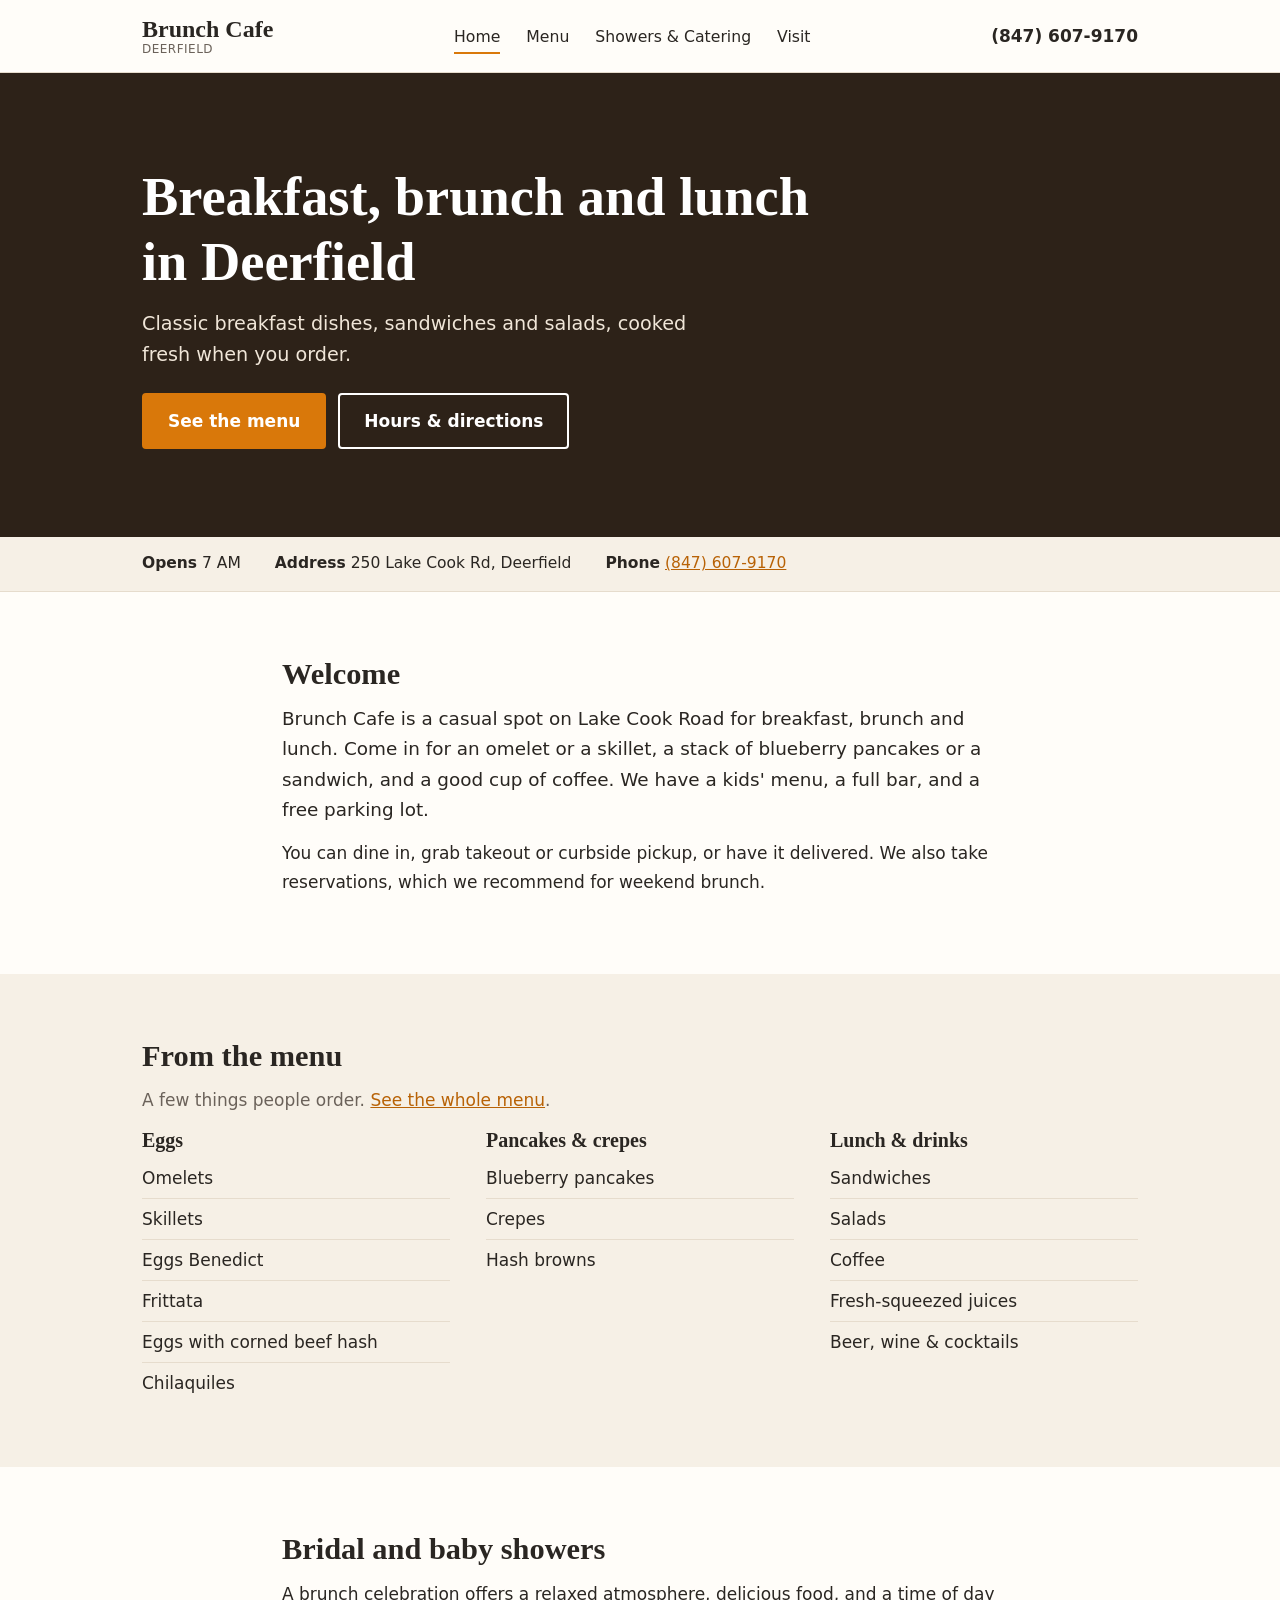
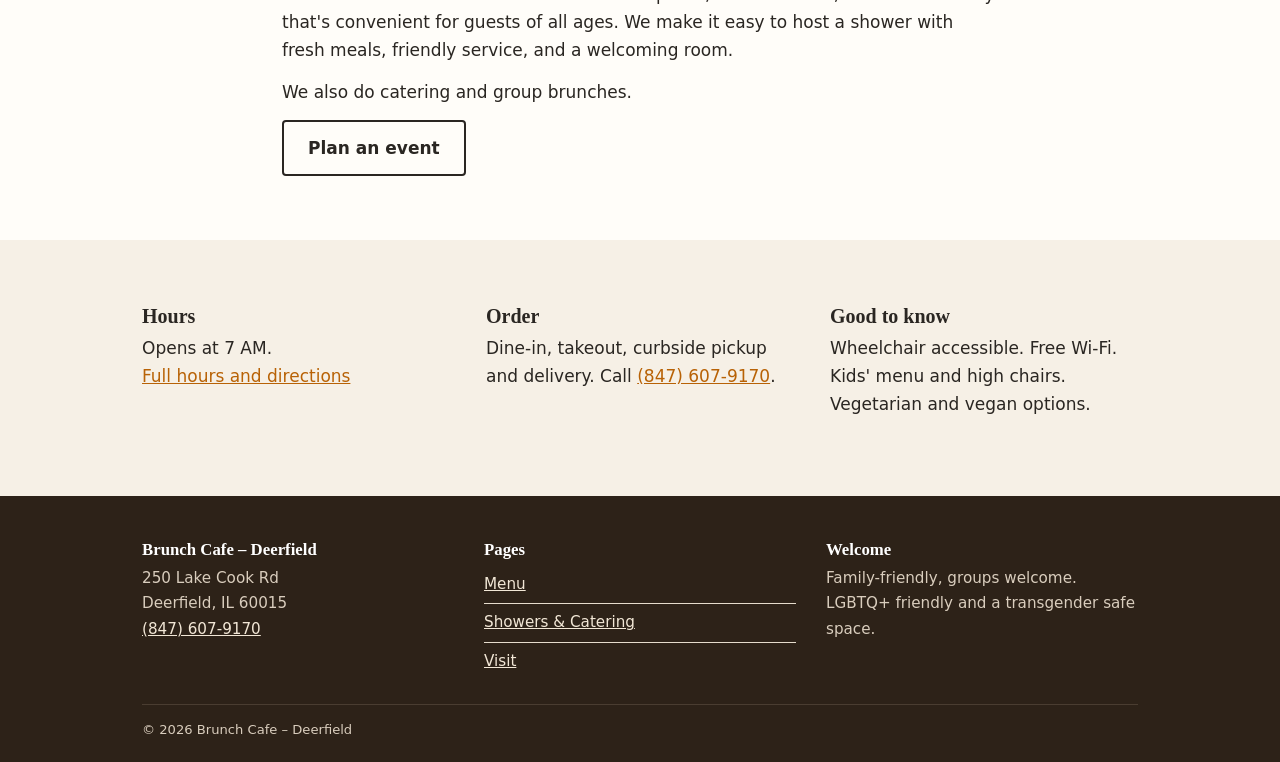
==== commit 95d2c134: "Add files via upload" ====
--- a/index.html
+++ b/index.html
@@ -4,11 +4,9 @@
 <meta charset="utf-8">
 <meta name="viewport" content="width=device-width, initial-scale=1">
 <title>Brunch Cafe Deerfield | Breakfast, Brunch &amp; Lunch in Deerfield, IL</title>
-<meta name="description" content="Contemporary American brunch in Deerfield, IL. Omelets, skillets, chilaquiles, crepes, fresh-squeezed juices, sandwiches and salads. Dine-in, takeout, delivery, catering and showers.">
-<meta property="og:title" content="Brunch Cafe Deerfield">
-<meta property="og:description" content="Classic breakfast, brunch and lunch at 250 Lake Cook Rd, Deerfield, IL.">
-<meta name="theme-color" content="#161412">
-<link rel="icon" href="data:image/svg+xml,%3Csvg xmlns='http://www.w3.org/2000/svg' viewBox='0 0 64 64'%3E%3Crect width='64' height='64' fill='%23161412'/%3E%3Ccircle cx='32' cy='32' r='16' fill='%23f4a21b'/%3E%3C/svg%3E">
+<meta name="description" content="Brunch Cafe in Deerfield, IL. Omelets, skillets, chilaquiles, crepes, sandwiches and salads. Dine-in, takeout, delivery, catering and shower brunches.">
+<meta name="theme-color" content="#2d2218">
+<link rel="icon" href="data:image/svg+xml,%3Csvg xmlns='http://www.w3.org/2000/svg' viewBox='0 0 64 64'%3E%3Crect width='64' height='64' fill='%232d2218'/%3E%3Ccircle cx='32' cy='32' r='16' fill='%23d9780a'/%3E%3C/svg%3E">
 <link rel="stylesheet" href="styles.css">
 <script type="application/ld+json">
 {"@context":"https://schema.org","@type":"Restaurant","name":"Brunch Cafe - Deerfield","servesCuisine":["American","Breakfast","Brunch"],"priceRange":"$10-20","telephone":"+1-847-607-9170","acceptsReservations":"True","address":{"@type":"PostalAddress","streetAddress":"250 Lake Cook Rd","addressLocality":"Deerfield","addressRegion":"IL","postalCode":"60015","addressCountry":"US"},"aggregateRating":{"@type":"AggregateRating","ratingValue":"4.5","reviewCount":"397"}}
@@ -16,10 +14,9 @@
 </head>
 <body>
 <a class="skip" href="#main">Skip to content</a>
-<div class="strip">Opens at 7 AM &nbsp;·&nbsp; 250 Lake Cook Rd, Deerfield &nbsp;·&nbsp; Free parking</div>
 <header class="site">
   <div class="wrap nav">
-    <a class="logo" href="index.html"><b>Brunch <em>Cafe</em></b><small>Deerfield</small></a>
+    <a class="logo" href="index.html">Brunch Cafe<small>DEERFIELD</small></a>
     <ul>
       <li><a href="index.html" aria-current="page">Home</a></li>
       <li><a href="menu.html">Menu</a></li>
@@ -27,7 +24,7 @@
       <li><a href="visit.html">Visit</a></li>
     </ul>
     <div class="nav-right">
-      <a class="btn sm" href="tel:+18476079170">Call (847) 607-9170</a>
+      <a class="phone" href="tel:+18476079170">(847) 607-9170</a>
       <button class="menu-toggle" aria-expanded="false">Menu</button>
     </div>
   </div>
@@ -35,109 +32,97 @@
 
 <main id="main">
 <div class="hero">
-  <div class="hero-l">
-    <div class="kicker">Deerfield's neighborhood brunch spot</div>
-    <h1>Breakfast. <span>Brunch.</span> Lunch.</h1>
-    <p>Contemporary American brunch with all the classic breakfast dishes, plus sandwiches and salads. Made to order, friendly service, and portions that actually fill you up.</p>
+  <img src="images/hero.jpg" alt="" onerror="this.remove()">
+  <div class="wrap">
+    <h1>Breakfast, brunch and lunch<br>in Deerfield</h1>
+    <p>Classic breakfast dishes, sandwiches and salads, cooked fresh when you order.</p>
     <div class="cta">
       <a class="btn" href="menu.html">See the menu</a>
-      <a class="btn line" href="visit.html">Directions</a>
+      <a class="btn alt" href="visit.html">Hours &amp; directions</a>
     </div>
-  </div>
-  <div class="hero-r">
-    <h2>Stop in or call ahead</h2>
-    <div class="big"><small>We open at</small>7 AM</div>
-    <hr>
-    <ul>
-      <li><b>Dine-in</b> · counter &amp; table service</li>
-      <li><b>Takeout</b> · curbside pickup</li>
-      <li><b>Delivery</b> · no-contact available</li>
-      <li><b>Reservations</b> · recommended for brunch</li>
-    </ul>
-    <hr>
-    <a class="tel" href="tel:+18476079170">(847) 607-9170</a>
   </div>
 </div>
 
-<div class="tags"><p>Omelets <i>•</i> Skillets <i>•</i> Benedicts <i>•</i> Crepes <i>•</i> Chilaquiles <i>•</i> Fresh Juice</p></div>
-
-<section>
+<div class="infobar">
   <div class="wrap">
-    <div class="sec-head"><h2>Pick your plate</h2><span>Something for every appetite</span></div>
-    <div class="three">
-      <div>
-        <h3><a href="menu.html#eggs">Savory</a></h3>
-        <div class="sub">Eggs any way you like them</div>
-        <ul><li>Omelets</li><li>Skillets</li><li>Eggs Benedict</li><li>Frittata</li><li>Eggs with Corned Beef Hash</li><li>Chilaquiles</li></ul>
-      </div>
-      <div>
-        <h3><a href="menu.html#sweet">Sweet</a></h3>
-        <div class="sub">For the pancake people</div>
-        <ul><li>Blueberry Pancakes</li><li>Crepes</li><li>Hash Browns on the side</li></ul>
-      </div>
-      <div>
-        <h3><a href="menu.html#lunch">Lunch</a></h3>
-        <div class="sub">When it's past noon</div>
-        <ul><li>Sandwiches</li><li>Salads</li><li>Small plates</li><li>Vegetarian &amp; vegan options</li></ul>
-      </div>
-    </div>
-    <p style="margin-top:26px"><a class="btn dark" href="menu.html">Full menu &amp; prices</a></p>
-  </div>
-</section>
-
-<section class="dark">
-  <div class="wrap stats">
-    <div><b>4.5</b><span>Google rating</span></div>
-    <div><b>397</b><span>Google reviews</span></div>
-    <div><b>$10–20</b><span>Per person</span></div>
-    <div><b>7 AM</b><span>Doors open</span></div>
-  </div>
-</section>
-
-<div class="two">
-  <div>
-    <h2>Bridal &amp; baby showers</h2>
-    <p>A brunch celebration is relaxed, delicious and convenient for guests of all ages. Fresh, made-to-order meals, friendly service and a welcoming setting.</p>
-    <a class="btn" href="events.html">Plan your shower</a>
-  </div>
-  <div>
-    <h2>Catering &amp; groups</h2>
-    <p>Birthdays, family get-togethers and office breakfasts. Call us and we'll help you plan it.</p>
-    <a class="btn dark" href="events.html#inquiry">Send an inquiry</a>
+    <span><b>Opens</b> 7 AM</span>
+    <span><b>Address</b> 250 Lake Cook Rd, Deerfield</span>
+    <span><b>Phone</b> <a href="tel:+18476079170">(847) 607-9170</a></span>
   </div>
 </div>
 
 <section>
-  <div class="wrap">
-    <div class="sec-head"><h2>Good to know</h2><span>Before you come in</span></div>
-    <div class="facts">
-      <div><h4>Bar</h4><p>Great coffee, plus beer, wine, cocktails and hard liquor.</p></div>
-      <div><h4>Families</h4><p>Kids' menu and high chairs. Good for groups too.</p></div>
-      <div><h4>Accessible</h4><p>Wheelchair accessible entrance, parking, restroom and seating.</p></div>
-      <div><h4>Parking</h4><p>Free lot and free street parking. Usually plenty of room.</p></div>
-      <div><h4>Wi-Fi</h4><p>Free Wi-Fi. Good for a solo breakfast with your laptop.</p></div>
-      <div><h4>Everyone welcome</h4><p>LGBTQ+ friendly and a transgender safe space.</p></div>
+  <div class="narrow">
+    <h2>Welcome</h2>
+    <p class="lead">Brunch Cafe is a casual spot on Lake Cook Road for breakfast, brunch and lunch. Come in for an omelet or a skillet, a stack of blueberry pancakes or a sandwich, and a good cup of coffee. We have a kids' menu, a full bar, and a free parking lot.</p>
+    <p>You can dine in, grab takeout or curbside pickup, or have it delivered. We also take reservations, which we recommend for weekend brunch.</p>
+    <div class="photos" id="foodphotos">
+      <figure><img src="images/food1.jpg" alt="" loading="lazy" onerror="this.parentNode.remove()"></figure>
+      <figure><img src="images/food2.jpg" alt="" loading="lazy" onerror="this.parentNode.remove()"></figure>
+      <figure><img src="images/food3.jpg" alt="" loading="lazy" onerror="this.parentNode.remove()"></figure>
     </div>
   </div>
 </section>
 
-<div class="band">
+<section class="soft">
   <div class="wrap">
-    <h2>Hungry? We open at 7.</h2>
-    <p>250 Lake Cook Rd, Deerfield, IL 60015</p>
-    <a class="btn dark" href="visit.html">Get directions</a>
+    <h2>From the menu</h2>
+    <p class="muted">A few things people order. <a href="menu.html">See the whole menu</a>.</p>
+    <div class="cols">
+      <div>
+        <h3>Eggs</h3>
+        <ul><li>Omelets</li><li>Skillets</li><li>Eggs Benedict</li><li>Frittata</li><li>Eggs with corned beef hash</li><li>Chilaquiles</li></ul>
+      </div>
+      <div>
+        <h3>Pancakes &amp; crepes</h3>
+        <ul><li>Blueberry pancakes</li><li>Crepes</li><li>Hash browns</li></ul>
+      </div>
+      <div>
+        <h3>Lunch &amp; drinks</h3>
+        <ul><li>Sandwiches</li><li>Salads</li><li>Coffee</li><li>Fresh-squeezed juices</li><li>Beer, wine &amp; cocktails</li></ul>
+      </div>
+    </div>
   </div>
-</div>
+</section>
+
+<section>
+  <div class="wrap feature">
+    <div>
+      <h2>Bridal and baby showers</h2>
+      <p>A brunch celebration offers a relaxed atmosphere, delicious food, and a time of day that's convenient for guests of all ages. We make it easy to host a shower with fresh meals, friendly service, and a welcoming room.</p>
+      <p>We also do catering and group brunches.</p>
+      <a class="btn out" href="events.html">Plan an event</a>
+    </div>
+    <div class="sidephoto"><img src="images/events.jpg" alt="" loading="lazy" onerror="this.parentNode.remove()"></div>
+  </div>
+</section>
+
+<section class="soft">
+  <div class="wrap cols">
+    <div>
+      <h3>Hours</h3>
+      <p>Opens at 7 AM.<br><a href="visit.html">Full hours and directions</a></p>
+    </div>
+    <div>
+      <h3>Order</h3>
+      <p>Dine-in, takeout, curbside pickup and delivery. Call <a href="tel:+18476079170">(847) 607-9170</a>.</p>
+    </div>
+    <div>
+      <h3>Good to know</h3>
+      <p>Wheelchair accessible. Free Wi-Fi. Kids' menu and high chairs. Vegetarian and vegan options.</p>
+    </div>
+  </div>
+</section>
 </main>
 
 <footer class="site">
   <div class="wrap">
     <div class="cols">
-      <div><h4>Brunch Cafe – Deerfield</h4><p>Contemporary American brunch, sandwiches and salads.<br>250 Lake Cook Rd, Deerfield, IL 60015<br><a href="tel:+18476079170">(847) 607-9170</a></p></div>
-      <div><h4>Explore</h4><ul><li><a href="menu.html">Menu</a></li><li><a href="events.html">Showers &amp; Catering</a></li><li><a href="visit.html">Visit</a></li></ul></div>
-      <div><h4>Order</h4><ul><li>Dine-in</li><li>Takeout &amp; curbside</li><li>Delivery</li></ul></div>
+      <div><h3>Brunch Cafe – Deerfield</h3><p>250 Lake Cook Rd<br>Deerfield, IL 60015<br><a href="tel:+18476079170">(847) 607-9170</a></p></div>
+      <div><h3>Pages</h3><ul><li><a href="menu.html">Menu</a></li><li><a href="events.html">Showers &amp; Catering</a></li><li><a href="visit.html">Visit</a></li></ul></div>
+      <div><h3>Welcome</h3><p>Family-friendly, groups welcome. LGBTQ+ friendly and a transgender safe space.</p></div>
     </div>
-    <div class="legal">© <span class="yr"></span> Brunch Cafe – Deerfield. All rights reserved.</div>
+    <div class="legal">© <span class="yr"></span> Brunch Cafe – Deerfield</div>
   </div>
 </footer>
 <div class="callbar"><a href="tel:+18476079170">Call</a><a href="https://www.google.com/maps/dir/?api=1&destination=250+Lake+Cook+Rd+Deerfield+IL+60015">Directions</a></div>
--- a/styles.css
+++ b/styles.css
@@ -1,207 +1,136 @@
-/* Brunch Cafe Deerfield - lightweight, no external fonts, no animations */
+/* Brunch Cafe Deerfield - plain, fast, no external requests */
 :root{
-  --black:#161412; --orange:#f4a21b; --orange-dark:#d98a08; --cream:#f7f1e3; --paper:#fffaf0;
-  --ink:#161412; --muted:#5f574d; --rule:#d9ceb8;
-  --head:"Arial Narrow","Helvetica Neue",Arial,sans-serif;
-  --body:system-ui,-apple-system,"Segoe UI",Roboto,Arial,sans-serif;
+  --bg:#fffdf9; --soft:#f6f0e6; --text:#2a2622; --muted:#6b625a; --line:#e6dccd;
+  --accent:#d9780a; --accent-dark:#b86206; --brown:#2d2218;
   --serif:Georgia,"Times New Roman",serif;
+  --sans:system-ui,-apple-system,"Segoe UI",Roboto,Arial,sans-serif;
 }
 *{box-sizing:border-box;margin:0;padding:0}
-html{scroll-behavior:smooth;scroll-padding-top:120px}
-body{font-family:var(--body);background:var(--cream);color:var(--ink);line-height:1.6;font-size:17px}
-h1,h2,h3,h4{font-family:var(--head);font-weight:900;text-transform:uppercase;letter-spacing:.01em;line-height:1.02}
-a{color:inherit}
-.wrap{max-width:1140px;margin:0 auto;padding:0 22px}
-.skip{position:absolute;left:-999px;top:6px;background:var(--orange);color:var(--black);padding:8px 14px;font-weight:700;z-index:100}
+body{font-family:var(--sans);background:var(--bg);color:var(--text);line-height:1.65;font-size:17px}
+h1,h2,h3{font-family:var(--serif);font-weight:700;line-height:1.2}
+h1{font-size:clamp(2.2rem,5vw,3.4rem)}
+h2{font-size:1.9rem;margin-bottom:12px}
+h3{font-size:1.25rem;margin-bottom:6px}
+p{margin-bottom:14px}
+a{color:var(--accent-dark)}
+a:hover{color:var(--text)}
+.wrap{max-width:1040px;margin:0 auto;padding:0 22px}
+.narrow{max-width:760px;margin:0 auto;padding:0 22px}
+.skip{position:absolute;left:-999px;top:6px;background:#fff;padding:8px 12px;z-index:100}
 .skip:focus{left:6px}
 
-/* top strip + header */
-.strip{background:var(--orange);color:var(--black);font-size:.85rem;font-weight:700;text-align:center;padding:6px 12px;letter-spacing:.04em;text-transform:uppercase}
-header.site{background:var(--black);color:#fff;position:sticky;top:0;z-index:50}
-.nav{display:flex;align-items:center;justify-content:space-between;height:68px;gap:18px}
-.logo{display:flex;align-items:baseline;gap:8px;text-decoration:none;color:#fff}
-.logo b{font-family:var(--head);font-weight:900;font-size:1.7rem;letter-spacing:.02em;text-transform:uppercase}
-.logo b em{font-style:normal;color:var(--orange)}
-.logo small{font-size:.7rem;letter-spacing:.2em;text-transform:uppercase;color:#bdb4a6}
-.nav ul{display:flex;list-style:none;gap:4px}
-.nav ul a{display:block;color:#fff;text-decoration:none;font-weight:700;font-size:.85rem;letter-spacing:.1em;text-transform:uppercase;padding:10px 14px;border-bottom:3px solid transparent}
-.nav ul a:hover{color:var(--orange)}
-.nav ul a[aria-current="page"]{border-bottom-color:var(--orange)}
-.nav-right{display:flex;align-items:center;gap:12px}
-.menu-toggle{display:none;background:none;border:2px solid #fff;color:#fff;font:inherit;font-weight:700;font-size:.8rem;letter-spacing:.1em;text-transform:uppercase;padding:7px 12px;cursor:pointer}
+/* header */
+header.site{background:var(--bg);border-bottom:1px solid var(--line);position:sticky;top:0;z-index:50}
+.nav{display:flex;align-items:center;justify-content:space-between;height:72px;gap:16px}
+.logo{font-family:var(--serif);font-weight:700;font-size:1.5rem;text-decoration:none;color:var(--text);line-height:1.1}
+.logo small{display:block;font-family:var(--sans);font-weight:400;font-size:.75rem;color:var(--muted);letter-spacing:.04em}
+.nav ul{display:flex;list-style:none;gap:26px}
+.nav ul a{text-decoration:none;color:var(--text);font-size:.98rem;padding:6px 0;border-bottom:2px solid transparent}
+.nav ul a:hover,.nav ul a[aria-current="page"]{border-bottom-color:var(--accent)}
+.nav-right{display:flex;align-items:center;gap:14px}
+.phone{font-weight:600;text-decoration:none;color:var(--text);white-space:nowrap}
+.menu-toggle{display:none;background:none;border:1px solid var(--text);border-radius:4px;padding:6px 12px;font:inherit;cursor:pointer}
 
 /* buttons */
-.btn{display:inline-block;font-family:var(--head);font-weight:900;font-size:1rem;letter-spacing:.08em;text-transform:uppercase;text-decoration:none;padding:13px 26px;border:3px solid var(--black);background:var(--orange);color:var(--black);cursor:pointer}
-.btn:hover{background:var(--black);color:var(--orange)}
-.btn.dark{background:var(--black);color:#fff}
-.btn.dark:hover{background:var(--orange);color:var(--black)}
-.btn.line{background:transparent}
-.btn.line:hover{background:var(--black);color:#fff}
-.btn.sm{padding:9px 18px;font-size:.85rem}
-header .btn{border-color:var(--orange)}
-header .btn:hover{background:transparent;color:var(--orange)}
+.btn{display:inline-block;background:var(--accent);color:#fff;text-decoration:none;font-weight:600;padding:12px 24px;border-radius:4px;border:2px solid var(--accent)}
+.btn:hover{background:var(--accent-dark);border-color:var(--accent-dark);color:#fff}
+.btn.alt{background:transparent;color:#fff;border-color:#fff}
+.btn.alt:hover{background:#fff;color:var(--brown)}
+.btn.out{background:transparent;color:var(--text);border-color:var(--text)}
+.btn.out:hover{background:var(--text);color:#fff}
+.cta{display:flex;gap:12px;flex-wrap:wrap;margin-top:22px}
 
-/* hero */
-.hero{display:grid;grid-template-columns:1.25fr 1fr;border-bottom:4px solid var(--black)}
-.hero-l{padding:68px 48px 64px max(22px,calc((100vw - 1140px)/2 + 22px))}
-.hero-l .kicker{font-family:var(--serif);font-style:italic;font-size:1.25rem;color:var(--orange-dark);margin-bottom:10px}
-.hero-l h1{font-size:clamp(3rem,8vw,6.4rem);margin-bottom:22px}
-.hero-l h1 span{color:var(--orange-dark)}
-.hero-l p{max-width:30em;font-size:1.12rem;color:var(--muted);margin-bottom:28px}
-.cta{display:flex;gap:12px;flex-wrap:wrap}
-.hero-r{background:var(--black);color:#fff;padding:60px max(22px,calc((100vw - 1140px)/2 + 22px)) 56px 44px}
-.hero-r h2{color:var(--orange);font-size:1rem;letter-spacing:.2em;margin-bottom:16px}
-.hero-r .big{font-family:var(--head);font-weight:900;font-size:3rem;line-height:1;text-transform:uppercase}
-.hero-r .big small{display:block;font-size:.95rem;letter-spacing:.2em;color:#bdb4a6;margin-bottom:4px}
-.hero-r hr{border:0;border-top:1px solid #3a342d;margin:22px 0}
-.hero-r ul{list-style:none}
-.hero-r li{padding:4px 0;color:#e8e0d2}
-.hero-r li b{color:var(--orange)}
-.hero-r a.tel{font-family:var(--head);font-weight:900;font-size:2rem;color:#fff;text-decoration:none}
-.hero-r a.tel:hover{color:var(--orange)}
+/* hero: dark brown by default, photo fades in if images/hero.jpg exists */
+.hero{position:relative;background:var(--brown);color:#fff;overflow:hidden}
+.hero img{position:absolute;inset:0;width:100%;height:100%;object-fit:cover;opacity:.5}
+.hero .wrap{position:relative;padding-top:92px;padding-bottom:88px}
+.hero p{font-size:1.2rem;max-width:30em;color:#f0e6d8}
+.hero h1{margin-bottom:12px}
 
-/* tag strip */
-.tags{background:var(--orange);border-bottom:4px solid var(--black);overflow:hidden}
-.tags p{max-width:1140px;margin:0 auto;padding:14px 22px;font-family:var(--head);font-weight:900;font-size:1.15rem;letter-spacing:.1em;text-transform:uppercase;text-align:center}
-.tags i{font-style:normal;margin:0 10px}
+.infobar{background:var(--soft);border-bottom:1px solid var(--line);font-size:.97rem}
+.infobar .wrap{display:flex;gap:10px 34px;flex-wrap:wrap;padding-top:14px;padding-bottom:14px}
+.infobar b{font-weight:600}
 
-/* sections */
-section{padding:70px 0}
-.sec-head{display:flex;justify-content:space-between;align-items:flex-end;gap:20px;margin-bottom:34px;border-bottom:3px solid var(--black);padding-bottom:12px}
-.sec-head h2{font-size:clamp(2rem,4.5vw,3.2rem)}
-.sec-head span{font-family:var(--serif);font-style:italic;color:var(--muted)}
-.dark{background:var(--black);color:#fff}
-.dark .sec-head{border-color:var(--orange)}
-.dark .sec-head span{color:#bdb4a6}
-.paper{background:var(--paper);border-block:1px solid var(--rule)}
+section{padding:64px 0}
+.soft{background:var(--soft)}
+.lead{font-size:1.15rem;color:var(--text)}
+.cols{display:grid;grid-template-columns:repeat(3,1fr);gap:36px}
+.cols.two{grid-template-columns:1fr 1fr}
+.cols ul{list-style:none}
+.cols li{padding:6px 0;border-bottom:1px solid var(--line)}
+.cols li:last-child{border-bottom:0}
+.muted{color:var(--muted)}
 
-.three{display:grid;grid-template-columns:repeat(3,1fr);gap:0;border:3px solid var(--black)}
-.three>div{padding:28px;border-right:3px solid var(--black);background:var(--paper)}
-.three>div:last-child{border-right:0}
-.three h3{font-size:1.7rem;margin-bottom:4px}
-.three h3 a{text-decoration:none}
-.three h3 a:hover{color:var(--orange-dark)}
-.three .sub{font-family:var(--serif);font-style:italic;color:var(--muted);margin-bottom:14px}
-.three ul{list-style:none}
-.three li{padding:6px 0;border-bottom:1px dotted var(--rule);font-weight:500}
-.three li:last-child{border-bottom:0}
+/* photos (hide themselves if file missing) */
+.photos{display:grid;grid-template-columns:repeat(3,1fr);gap:14px;margin-top:28px}
+.photos figure{aspect-ratio:4/3;background:var(--soft);overflow:hidden}
+.photos img{width:100%;height:100%;object-fit:cover;display:block}
+.sidephoto{aspect-ratio:4/3;background:var(--soft);overflow:hidden}
+.sidephoto img{width:100%;height:100%;object-fit:cover;display:block}
 
-.stats{display:grid;grid-template-columns:repeat(4,1fr);text-align:center}
-.stats div{padding:12px}
-.stats b{display:block;font-family:var(--head);font-weight:900;font-size:3.4rem;color:var(--orange);line-height:1}
-.stats span{font-size:.8rem;letter-spacing:.14em;text-transform:uppercase;color:#bdb4a6}
+.feature{display:grid;grid-template-columns:1fr 1fr;gap:44px;align-items:center}
+.feature:not(:has(.sidephoto)){grid-template-columns:1fr;max-width:760px}
+.photos:not(:has(figure)){display:none}
 
-.two{display:grid;grid-template-columns:1fr 1fr;gap:0;border-block:4px solid var(--black)}
-.two>div{padding:56px max(22px,calc((100vw - 1140px)/2 + 22px)) 56px 48px}
-.two>div:first-child{background:var(--black);color:#fff;padding-left:max(22px,calc((100vw - 1140px)/2 + 22px));padding-right:48px}
-.two>div:last-child{background:var(--orange)}
-.two h2{font-size:2.6rem;margin-bottom:12px}
-.two p{margin-bottom:22px;max-width:30em}
-.two>div:first-child h2{color:var(--orange)}
-
-.facts{display:grid;grid-template-columns:repeat(3,1fr);gap:8px 40px}
-.facts div{padding:14px 0;border-bottom:1px solid var(--rule)}
-.facts h4{font-size:.95rem;letter-spacing:.14em;color:var(--orange-dark);margin-bottom:3px}
-.facts p{color:var(--ink)}
-
-/* page banner */
-.banner{background:var(--black);color:#fff;padding:54px 0 46px;border-bottom:4px solid var(--orange)}
-.banner h1{font-size:clamp(2.6rem,7vw,5rem)}
-.banner h1 span{color:var(--orange)}
-.banner p{color:#d5ccbd;max-width:36em;margin-top:12px;font-size:1.1rem}
+/* page header */
+.pagehead{background:var(--soft);border-bottom:1px solid var(--line);padding:48px 0 40px}
+.pagehead p{color:var(--muted);max-width:36em;margin:10px 0 0;font-size:1.1rem}
 
 /* menu */
-.jump{background:var(--paper);border-bottom:3px solid var(--black);position:sticky;top:68px;z-index:40}
-.jump .wrap{display:flex;gap:4px;overflow-x:auto;padding-top:0;padding-bottom:0;scrollbar-width:none}
-.jump a{white-space:nowrap;text-decoration:none;font-family:var(--head);font-weight:900;font-size:.95rem;letter-spacing:.08em;text-transform:uppercase;padding:14px 16px;border-bottom:4px solid transparent}
-.jump a:hover{border-bottom-color:var(--orange)}
-.draft{background:#fff3c4;border:2px dashed var(--orange-dark);padding:12px 16px;margin-bottom:34px;font-size:.92rem}
-.msec{margin-bottom:56px}
-.msec h2{font-size:2.4rem;margin-bottom:4px}
-.msec .note{font-family:var(--serif);font-style:italic;color:var(--muted);margin-bottom:16px}
-.items{display:grid;grid-template-columns:1fr 1fr;gap:0 56px}
-.item{padding:14px 0;border-bottom:1px solid var(--rule)}
-.row{display:flex;align-items:baseline;gap:10px}
-.row b{font-family:var(--head);font-weight:900;font-size:1.25rem;text-transform:uppercase;letter-spacing:.01em}
-.dots{flex:1;border-bottom:2px dotted #b4a88f;transform:translateY(-5px);min-width:20px}
-.price{font-family:var(--head);font-weight:900;font-size:1.25rem}
-.item p{color:var(--muted);font-size:.95rem;margin-top:2px}
-.pop{display:inline-block;background:var(--orange);color:var(--black);font-size:.65rem;font-weight:800;letter-spacing:.12em;text-transform:uppercase;padding:2px 7px;margin-left:8px;vertical-align:middle}
-.addons{background:var(--black);color:#fff;padding:24px 28px;margin-top:10px}
-.addons h3{color:var(--orange);font-size:1.2rem;margin-bottom:6px}
-.addons p{color:#d5ccbd;font-size:.95rem}
+.menu-nav{padding:14px 0;border-bottom:1px solid var(--line);font-size:.95rem}
+.menu-nav a{margin-right:18px;display:inline-block;padding:2px 0}
+.draft{background:#fff4d6;border:1px solid #e7c76a;border-radius:4px;padding:10px 14px;margin-bottom:30px;font-size:.92rem}
+.msec{margin-bottom:46px}
+.msec h2{border-bottom:2px solid var(--text);padding-bottom:6px;margin-bottom:6px}
+.msec .note{color:var(--muted);font-style:italic;margin-bottom:8px}
+.item{padding:12px 0;border-bottom:1px solid var(--line)}
+.row{display:flex;justify-content:space-between;gap:16px;align-items:baseline}
+.row b{font-weight:600}
+.price{white-space:nowrap}
+.item p{margin:2px 0 0;color:var(--muted);font-size:.95rem}
+.tag{font-size:.7rem;font-weight:600;text-transform:uppercase;letter-spacing:.06em;color:var(--accent-dark);margin-left:8px}
 
-/* split + lists */
-.split{display:grid;grid-template-columns:1fr 1fr;gap:56px;align-items:start}
-.steps{list-style:none;counter-reset:s}
-.steps li{counter-increment:s;padding:16px 0 16px 64px;border-bottom:1px solid var(--rule);position:relative}
-.steps li::before{content:counter(s);position:absolute;left:0;top:12px;width:44px;height:44px;background:var(--orange);border:3px solid var(--black);font-family:var(--head);font-weight:900;font-size:1.4rem;display:grid;place-items:center}
-.steps b{font-family:var(--head);text-transform:uppercase;font-size:1.15rem;display:block}
-.check{list-style:none}
-.check li{padding:8px 0 8px 28px;border-bottom:1px solid var(--rule);position:relative}
-.check li::before{content:"";position:absolute;left:4px;top:18px;width:10px;height:10px;background:var(--orange);border:2px solid var(--black)}
+/* visit */
+dl.info dt{font-weight:600;margin-top:18px}
+dl.info dd{color:var(--text)}
+details{border-bottom:1px solid var(--line);padding:12px 0}
+summary{cursor:pointer;font-weight:600}
+details p{margin:8px 0 0;color:var(--muted)}
 
 /* form */
-.formbox{background:var(--black);color:#fff;padding:34px}
-.formbox h3{color:var(--orange);font-size:1.8rem;margin-bottom:16px}
 form.inquiry{display:grid;gap:14px}
-form.inquiry label{font-size:.78rem;font-weight:700;letter-spacing:.14em;text-transform:uppercase;display:grid;gap:5px;color:#d5ccbd}
-form.inquiry input,form.inquiry select,form.inquiry textarea{font:inherit;font-size:1rem;padding:11px 12px;border:2px solid #fff;background:#fff;color:var(--black);border-radius:0;text-transform:none;letter-spacing:0}
+form.inquiry label{display:grid;gap:4px;font-size:.92rem;font-weight:600}
+form.inquiry input,form.inquiry select,form.inquiry textarea{font:inherit;font-weight:400;padding:10px 12px;border:1px solid #b9ad9c;border-radius:4px;background:#fff;color:var(--text)}
 form.inquiry .pair{display:grid;grid-template-columns:1fr 1fr;gap:14px}
-.thanks{display:none;background:var(--orange);color:var(--black);padding:18px;font-weight:600}
+.thanks{display:none;background:#e8f3e5;border:1px solid #a9cfa0;padding:16px;border-radius:4px}
+.box{background:#fff;border:1px solid var(--line);border-radius:6px;padding:28px}
 
-/* visit */
-.info dt{font-family:var(--head);font-weight:900;text-transform:uppercase;letter-spacing:.14em;color:var(--orange-dark);font-size:.9rem;margin-top:22px}
-.info dd{font-size:1.1rem}
-.mapblock{background:var(--black);color:#fff;padding:40px;border:4px solid var(--black);box-shadow:10px 10px 0 var(--orange)}
-.mapblock h3{color:var(--orange);font-size:1.1rem;letter-spacing:.2em;margin-bottom:10px}
-.mapblock .addr{font-family:var(--head);font-weight:900;text-transform:uppercase;font-size:2.4rem;line-height:1.05;margin-bottom:22px}
-.mapblock p{color:#d5ccbd;margin-bottom:22px}
-details{border-bottom:1px solid var(--rule);padding:14px 0}
-summary{cursor:pointer;font-family:var(--head);font-weight:900;text-transform:uppercase;font-size:1.15rem;list-style:none;display:flex;justify-content:space-between;gap:12px}
-summary::after{content:"+";color:var(--orange-dark);font-size:1.4rem;line-height:1}
-details[open] summary::after{content:"\2212"}
-details p{margin-top:8px;color:var(--muted)}
+/* footer */
+footer.site{background:var(--brown);color:#d9cdbd;padding:44px 0 22px;font-size:.95rem}
+footer a{color:#f2e7d6}
+footer h3{color:#fff;font-size:1.05rem}
+footer .cols{gap:30px;margin-bottom:24px}
+footer ul{list-style:none}
+footer li{border:0;padding:2px 0}
+footer .legal{border-top:1px solid #4a3d31;padding-top:14px;font-size:.82rem}
 
-/* band + footer */
-.band{background:var(--orange);border-top:4px solid var(--black);text-align:center;padding:56px 0}
-.band h2{font-size:clamp(2rem,5vw,3.4rem);margin-bottom:8px}
-.band p{margin-bottom:20px;font-weight:500}
-footer.site{background:var(--black);color:#bdb4a6;padding:48px 0 24px;font-size:.93rem}
-footer .cols{display:grid;grid-template-columns:1.4fr 1fr 1fr;gap:36px;margin-bottom:28px}
-footer h4{color:var(--orange);font-size:.9rem;letter-spacing:.18em;margin-bottom:10px}
-footer a{text-decoration:none}
-footer a:hover{color:var(--orange)}
-footer ul{list-style:none}
-footer li{padding:3px 0}
-footer .legal{border-top:1px solid #3a342d;padding-top:16px;font-size:.8rem}
-
-/* mobile call bar */
 .callbar{display:none}
-
-@media(max-width:860px){
-  html{scroll-padding-top:110px}
+@media(max-width:820px){
   .menu-toggle{display:block}
-  .nav ul{display:none;position:absolute;top:68px;left:0;right:0;background:var(--black);flex-direction:column;padding:6px 22px 16px;border-bottom:3px solid var(--orange)}
+  .phone{display:none}
+  .nav ul{display:none;position:absolute;top:72px;left:0;right:0;background:var(--bg);flex-direction:column;gap:0;padding:6px 22px 14px;border-bottom:1px solid var(--line)}
   .nav ul.open{display:flex}
-  .nav-right .btn{display:none}
-  .hero,.two,.split{grid-template-columns:1fr}
-  .hero-l,.hero-r,.two>div,.two>div:first-child{padding:44px 22px}
-  .three{grid-template-columns:1fr}
-  .three>div{border-right:0;border-bottom:3px solid var(--black)}
-  .three>div:last-child{border-bottom:0}
-  .stats{grid-template-columns:1fr 1fr;gap:10px}
-  .items,.facts,footer .cols{grid-template-columns:1fr}
-  section{padding:50px 0}
+  .nav ul a{display:block;padding:10px 0}
+  .cols,.cols.two,.feature,.photos{grid-template-columns:1fr}
+  section{padding:46px 0}
+  .hero .wrap{padding-top:60px;padding-bottom:56px}
   form.inquiry .pair{grid-template-columns:1fr}
-  .callbar{display:flex;position:fixed;left:0;right:0;bottom:0;z-index:60;background:var(--orange);border-top:3px solid var(--black)}
-  .callbar a{flex:1;text-align:center;text-decoration:none;font-family:var(--head);font-weight:900;text-transform:uppercase;letter-spacing:.08em;padding:14px 8px}
-  .callbar a+a{border-left:3px solid var(--black);background:var(--black);color:var(--orange)}
-  body{padding-bottom:54px}
+  .callbar{display:flex;position:fixed;left:0;right:0;bottom:0;z-index:60;background:#fff;border-top:1px solid var(--line)}
+  .callbar a{flex:1;text-align:center;padding:14px 8px;font-weight:600;text-decoration:none;color:var(--text)}
+  .callbar a:first-child{background:var(--accent);color:#fff}
+  body{padding-bottom:50px}
 }
 @media print{
-  header.site,.strip,.jump,.callbar,.band,footer.site,.draft{display:none}
+  header.site,.callbar,footer.site,.menu-nav,.draft,.hero{display:none}
   body{background:#fff;font-size:12pt}
-  .banner{background:#fff;color:#000;border-bottom:2px solid #000}
-  .banner p{color:#333}
 }
